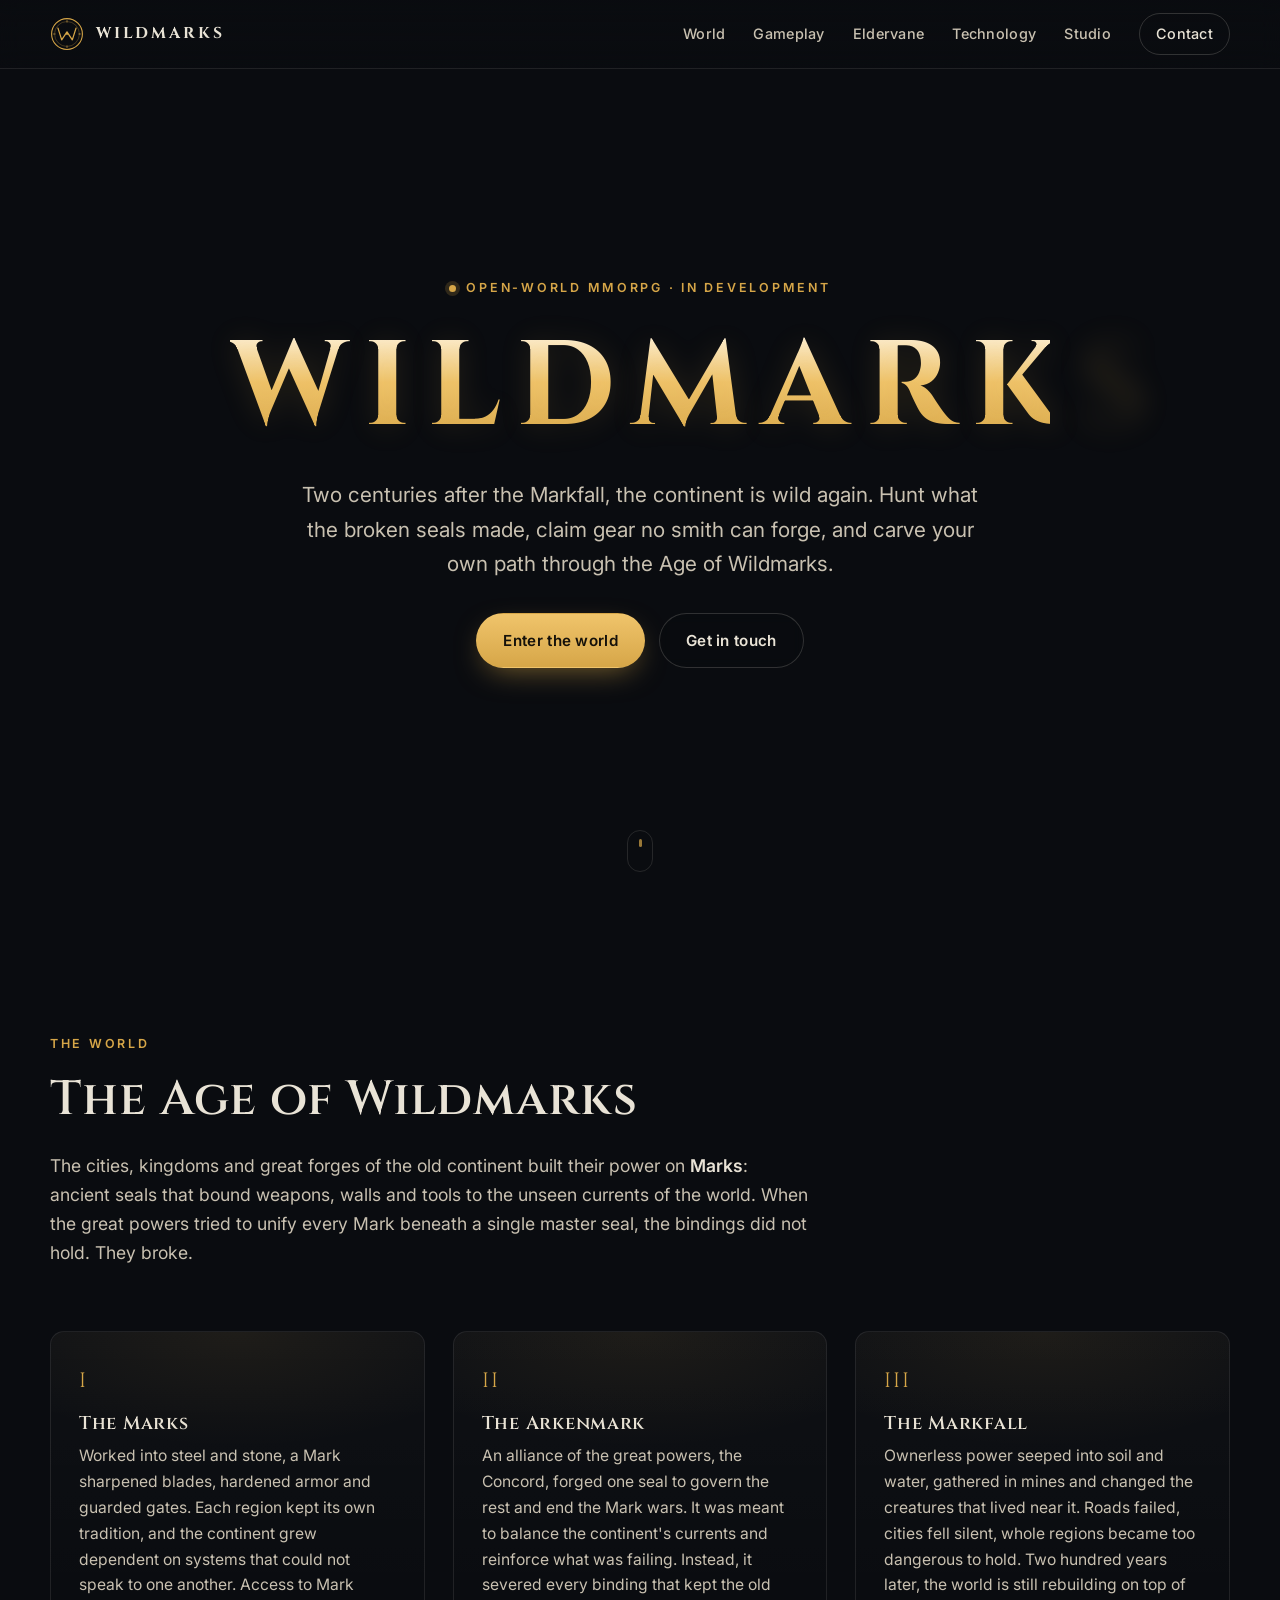
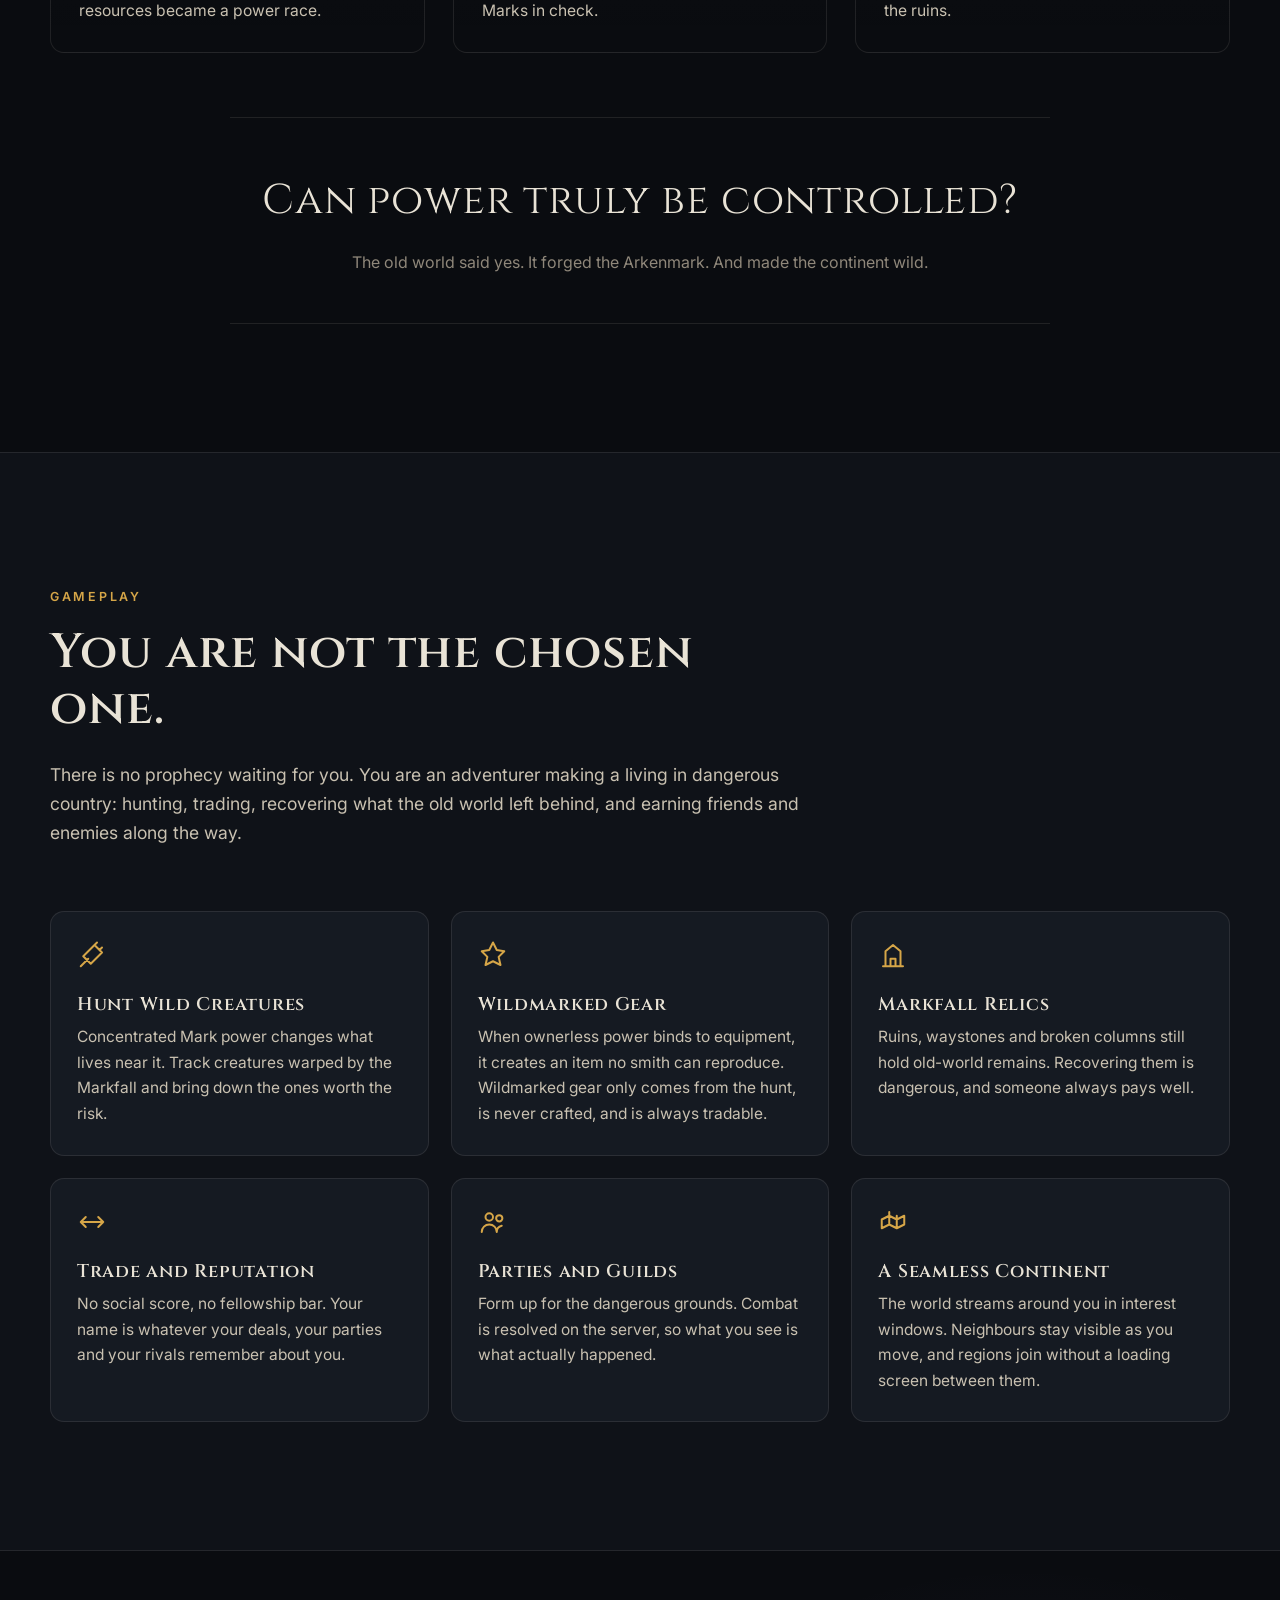
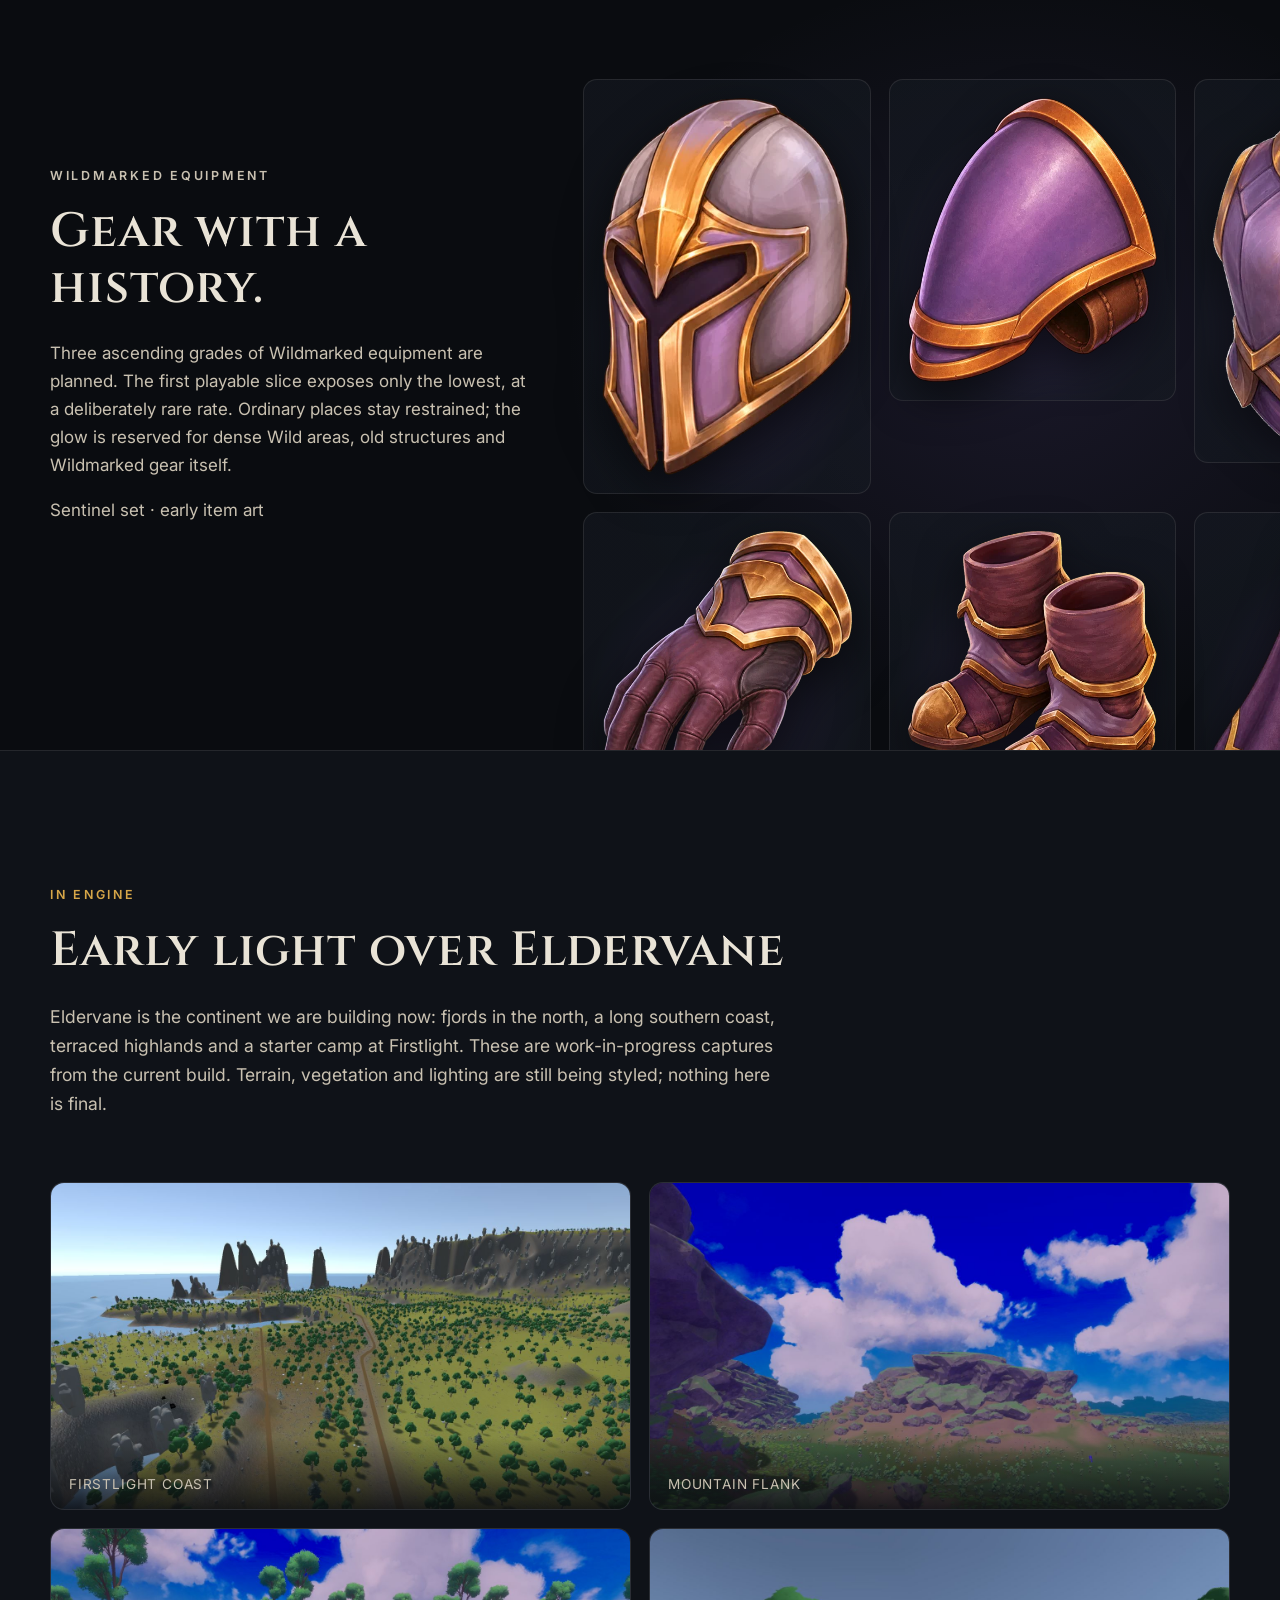
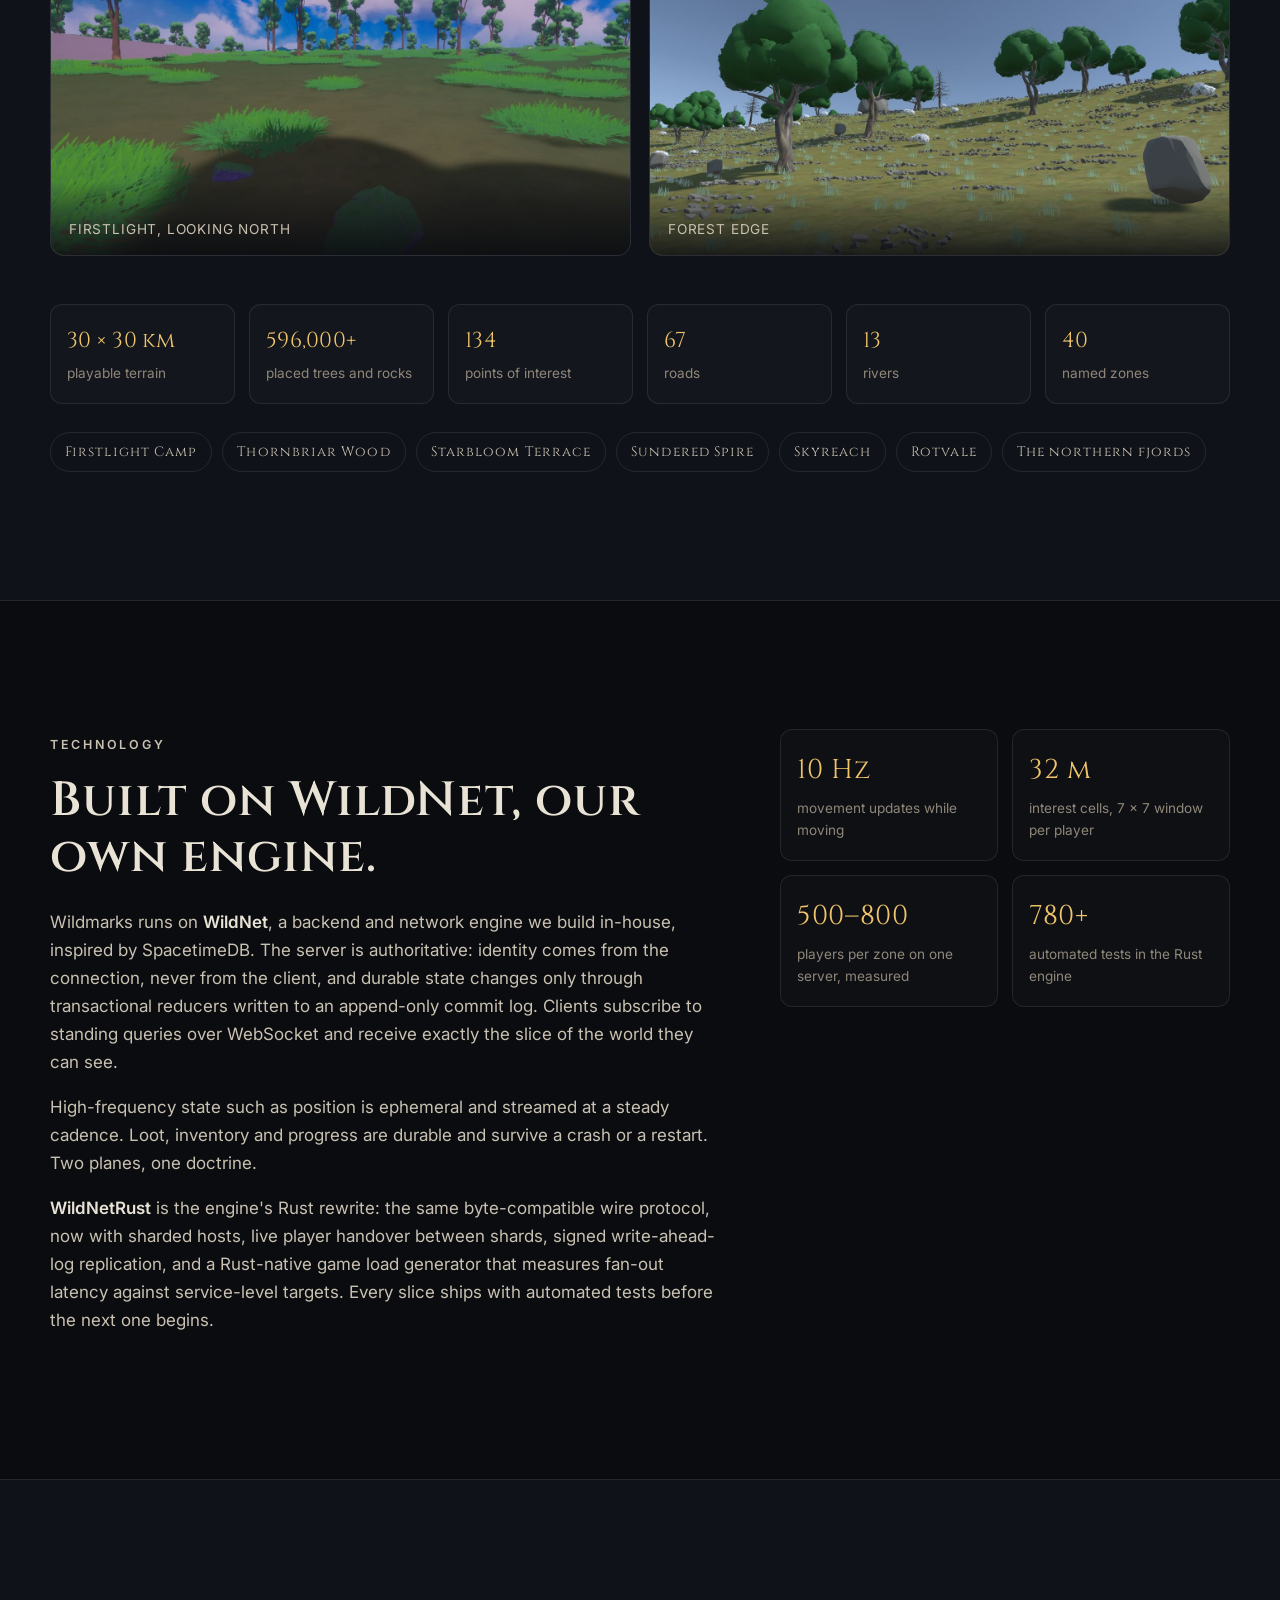
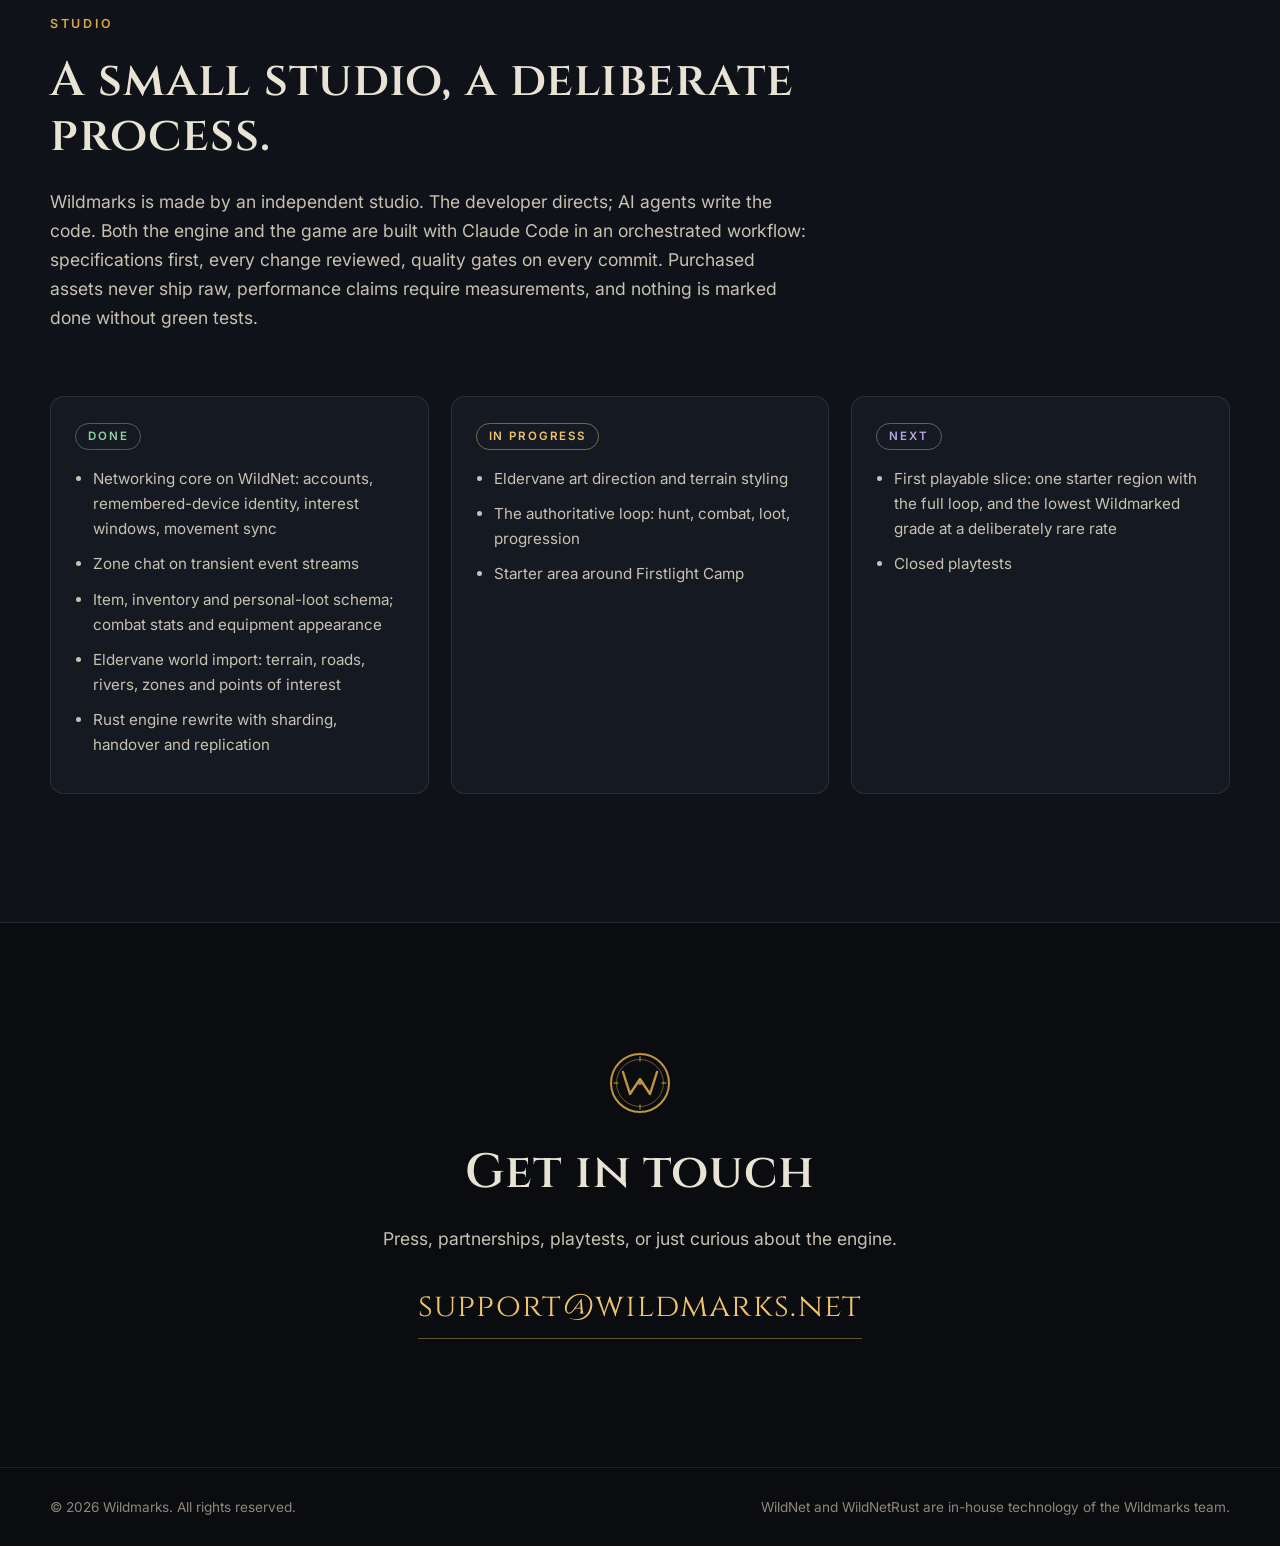
==== index.html @ 03ceb446 "Wildmarks site: initial single-page launch Co-Authored-By: Claude Fable 5.1 <noreply@anthropic.com>" ====
<!doctype html>
<html lang="en">
<head>
  <meta charset="utf-8">
  <meta name="viewport" content="width=device-width, initial-scale=1">
  <title>Wildmarks — An open-world MMORPG in the Age of Wildmarks</title>
  <meta name="description" content="Wildmarks is an open-world MMORPG set two centuries after the Markfall. Hunt Wild Creatures, claim gear no smith can forge, and carve your own path. Built on WildNet, our own server-authoritative engine.">
  <meta name="theme-color" content="#0a0c10">
  <link rel="canonical" href="https://wildmarks.net/">
  <link rel="icon" type="image/svg+xml" href="/favicon.svg">

  <meta property="og:type" content="website">
  <meta property="og:site_name" content="Wildmarks">
  <meta property="og:title" content="Wildmarks — An open-world MMORPG">
  <meta property="og:description" content="Two centuries after the Markfall, the continent is wild again. Hunt, trade, and claim gear no smith can forge.">
  <meta property="og:url" content="https://wildmarks.net/">
  <meta property="og:image" content="https://wildmarks.net/assets/img/og.jpg">
  <meta name="twitter:card" content="summary_large_image">
  <meta name="twitter:title" content="Wildmarks — An open-world MMORPG">
  <meta name="twitter:description" content="Two centuries after the Markfall, the continent is wild again.">
  <meta name="twitter:image" content="https://wildmarks.net/assets/img/og.jpg">

  <link rel="preconnect" href="https://fonts.googleapis.com">
  <link rel="preconnect" href="https://fonts.gstatic.com" crossorigin>
  <link href="https://fonts.googleapis.com/css2?family=Cinzel:wght@500;600;700&family=Inter:wght@400;500;600&display=swap" rel="stylesheet">
  <link rel="stylesheet" href="/assets/css/site.css">
</head>
<body>

<a class="skip" href="#world">Skip to content</a>

<header class="nav" id="top">
  <div class="wrap nav-row">
    <a class="brand" href="#top" aria-label="Wildmarks home">
      <svg class="seal" viewBox="0 0 64 64" aria-hidden="true"><use href="#seal"/></svg>
      <span class="wordmark">Wildmarks</span>
    </a>
    <button class="nav-toggle" aria-expanded="false" aria-controls="menu" aria-label="Open menu">
      <span></span><span></span><span></span>
    </button>
    <nav id="menu" class="menu">
      <a href="#world">World</a>
      <a href="#gameplay">Gameplay</a>
      <a href="#eldervane">Eldervane</a>
      <a href="#technology">Technology</a>
      <a href="#studio">Studio</a>
      <a class="menu-cta" href="mailto:support@wildmarks.net">Contact</a>
    </nav>
  </div>
</header>

<main>

  <!-- HERO -->
  <section class="hero">
    <picture class="hero-bg" aria-hidden="true">
      <source media="(max-width: 700px)" srcset="/assets/img/hero-m.jpg">
      <img src="/assets/img/hero.jpg" alt="" fetchpriority="high" decoding="async">
    </picture>
    <div class="hero-veil"></div>
    <div class="wrap hero-content">
      <p class="eyebrow"><span class="dot"></span>Open-world MMORPG · In development</p>
      <h1 class="title">Wildmarks</h1>
      <p class="lede">Two centuries after the Markfall, the continent is wild again. Hunt what the broken seals made, claim gear no smith can forge, and carve your own path through the Age&nbsp;of&nbsp;Wildmarks.</p>
      <div class="actions">
        <a class="btn btn-primary" href="#world">Enter the world</a>
        <a class="btn btn-ghost" href="mailto:support@wildmarks.net">Get in touch</a>
      </div>
    </div>
    <a class="scroll-hint" href="#world" aria-label="Scroll down"><span></span></a>
  </section>

  <!-- WORLD / LORE -->
  <section class="section" id="world">
    <div class="wrap">
      <header class="section-head reveal">
        <p class="eyebrow">The World</p>
        <h2>The Age of Wildmarks</h2>
        <p class="intro">The cities, kingdoms and great forges of the old continent built their power on <strong>Marks</strong>: ancient seals that bound weapons, walls and tools to the unseen currents of the world. When the great powers tried to unify every Mark beneath a single master seal, the bindings did not hold. They broke.</p>
      </header>

      <ol class="chapters">
        <li class="chapter reveal">
          <span class="chapter-num">I</span>
          <h3>The Marks</h3>
          <p>Worked into steel and stone, a Mark sharpened blades, hardened armor and guarded gates. Each region kept its own tradition, and the continent grew dependent on systems that could not speak to one another. Access to Mark resources became a power race.</p>
        </li>
        <li class="chapter reveal">
          <span class="chapter-num">II</span>
          <h3>The Arkenmark</h3>
          <p>An alliance of the great powers, the Concord, forged one seal to govern the rest and end the Mark wars. It was meant to balance the continent's currents and reinforce what was failing. Instead, it severed every binding that kept the old Marks in check.</p>
        </li>
        <li class="chapter reveal">
          <span class="chapter-num">III</span>
          <h3>The Markfall</h3>
          <p>Ownerless power seeped into soil and water, gathered in mines and changed the creatures that lived near it. Roads failed, cities fell silent, whole regions became too dangerous to hold. Two hundred years later, the world is still rebuilding on top of the ruins.</p>
        </li>
      </ol>

      <blockquote class="quote reveal">
        <p>Can power truly be controlled?</p>
        <footer>The old world said yes. It forged the Arkenmark. And made the continent wild.</footer>
      </blockquote>
    </div>
  </section>

  <!-- GAMEPLAY -->
  <section class="section section-alt" id="gameplay">
    <div class="wrap">
      <header class="section-head reveal">
        <p class="eyebrow">Gameplay</p>
        <h2>You are not the chosen one.</h2>
        <p class="intro">There is no prophecy waiting for you. You are an adventurer making a living in dangerous country: hunting, trading, recovering what the old world left behind, and earning friends and enemies along the way.</p>
      </header>

      <div class="pillars">
        <article class="pillar reveal">
          <svg class="icon" viewBox="0 0 24 24" aria-hidden="true"><path d="M3 21l6-6M14 4l6 6-9 9-6-6 9-9zM14 4l2-2M18 8l2-2"/></svg>
          <h3>Hunt Wild Creatures</h3>
          <p>Concentrated Mark power changes what lives near it. Track creatures warped by the Markfall and bring down the ones worth the risk.</p>
        </article>
        <article class="pillar reveal">
          <svg class="icon" viewBox="0 0 24 24" aria-hidden="true"><path d="M12 2l3 6 6 1-4.5 4.5L18 20l-6-3-6 3 1.5-6.5L3 9l6-1z"/></svg>
          <h3>Wildmarked Gear</h3>
          <p>When ownerless power binds to equipment, it creates an item no smith can reproduce. Wildmarked gear only comes from the hunt, is never crafted, and is always tradable.</p>
        </article>
        <article class="pillar reveal">
          <svg class="icon" viewBox="0 0 24 24" aria-hidden="true"><path d="M4 21h16M6 21V9l6-5 6 5v12M10 21v-6h4v6"/></svg>
          <h3>Markfall Relics</h3>
          <p>Ruins, waystones and broken columns still hold old-world remains. Recovering them is dangerous, and someone always pays well.</p>
        </article>
        <article class="pillar reveal">
          <svg class="icon" viewBox="0 0 24 24" aria-hidden="true"><path d="M3 12h18M3 12l4-4M3 12l4 4M21 12l-4-4M21 12l-4 4"/></svg>
          <h3>Trade and Reputation</h3>
          <p>No social score, no fellowship bar. Your name is whatever your deals, your parties and your rivals remember about you.</p>
        </article>
        <article class="pillar reveal">
          <svg class="icon" viewBox="0 0 24 24" aria-hidden="true"><circle cx="9" cy="8" r="3"/><circle cx="17" cy="9" r="2.5"/><path d="M3 20c0-3.5 2.7-6 6-6s6 2.5 6 6M15 20c0-2.5 1.5-4.5 4-5"/></svg>
          <h3>Parties and Guilds</h3>
          <p>Form up for the dangerous grounds. Combat is resolved on the server, so what you see is what actually happened.</p>
        </article>
        <article class="pillar reveal">
          <svg class="icon" viewBox="0 0 24 24" aria-hidden="true"><path d="M3 17l6-3 6 3 6-3V7l-6 3-6-3-6 3zM9 4v10M15 7v10"/></svg>
          <h3>A Seamless Continent</h3>
          <p>The world streams around you in interest windows. Neighbours stay visible as you move, and regions join without a loading screen between them.</p>
        </article>
      </div>
    </div>
  </section>

  <!-- GEAR FEATURE -->
  <section class="section gear">
    <div class="wrap gear-grid">
      <div class="gear-copy reveal">
        <p class="eyebrow">Wildmarked Equipment</p>
        <h2>Gear with a history.</h2>
        <p>Three ascending grades of Wildmarked equipment are planned. The first playable slice exposes only the lowest, at a deliberately rare rate. Ordinary places stay restrained; the glow is reserved for dense Wild areas, old structures and Wildmarked gear itself.</p>
        <p class="muted">Sentinel set · early item art</p>
      </div>
      <ul class="gear-row reveal" aria-label="Sentinel armor set">
        <li><img src="/assets/img/gear-head.webp" alt="Sentinel helm" loading="lazy" decoding="async"></li>
        <li><img src="/assets/img/gear-shoulder.webp" alt="Sentinel pauldron" loading="lazy" decoding="async"></li>
        <li><img src="/assets/img/gear-chest.webp" alt="Sentinel chestplate" loading="lazy" decoding="async"></li>
        <li><img src="/assets/img/gear-hands.webp" alt="Sentinel gauntlets" loading="lazy" decoding="async"></li>
        <li><img src="/assets/img/gear-feet.webp" alt="Sentinel boots" loading="lazy" decoding="async"></li>
        <li><img src="/assets/img/gear-back.webp" alt="Sentinel cloak" loading="lazy" decoding="async"></li>
      </ul>
    </div>
  </section>

  <!-- ELDERVANE / GALLERY -->
  <section class="section section-alt" id="eldervane">
    <div class="wrap">
      <header class="section-head reveal">
        <p class="eyebrow">In Engine</p>
        <h2>Early light over Eldervane</h2>
        <p class="intro">Eldervane is the continent we are building now: fjords in the north, a long southern coast, terraced highlands and a starter camp at Firstlight. These are work-in-progress captures from the current build. Terrain, vegetation and lighting are still being styled; nothing here is final.</p>
      </header>

      <div class="gallery">
        <figure class="reveal">
          <img src="/assets/img/g-firstlight-wide.jpg" alt="Wide view over the Firstlight coast with roads leading toward sea stacks" loading="lazy" decoding="async">
          <figcaption>Firstlight coast</figcaption>
        </figure>
        <figure class="reveal">
          <img src="/assets/img/g-mountain-flank.jpg" alt="Stacked rock formations on a mountain flank beneath cumulus clouds" loading="lazy" decoding="async">
          <figcaption>Mountain flank</figcaption>
        </figure>
        <figure class="reveal">
          <img src="/assets/img/g-firstlight-north.jpg" alt="Meadow and tree line north of Firstlight Camp" loading="lazy" decoding="async">
          <figcaption>Firstlight, looking north</figcaption>
        </figure>
        <figure class="reveal">
          <img src="/assets/img/g-forest.jpg" alt="Close view of oaks and scattered stone on a grassy slope" loading="lazy" decoding="async">
          <figcaption>Forest edge</figcaption>
        </figure>
      </div>

      <dl class="stats reveal" aria-label="World at a glance">
        <div><dt>30 × 30 km</dt><dd>playable terrain</dd></div>
        <div><dt>596,000+</dt><dd>placed trees and rocks</dd></div>
        <div><dt>134</dt><dd>points of interest</dd></div>
        <div><dt>67</dt><dd>roads</dd></div>
        <div><dt>13</dt><dd>rivers</dd></div>
        <div><dt>40</dt><dd>named zones</dd></div>
      </dl>

      <p class="places reveal"><span>Firstlight Camp</span><span>Thornbriar Wood</span><span>Starbloom Terrace</span><span>Sundered Spire</span><span>Skyreach</span><span>Rotvale</span><span>The northern fjords</span></p>
    </div>
  </section>

  <!-- TECHNOLOGY -->
  <section class="section" id="technology">
    <div class="wrap tech-grid">
      <div class="tech-copy reveal">
        <p class="eyebrow">Technology</p>
        <h2>Built on WildNet, our own engine.</h2>
        <p>Wildmarks runs on <strong>WildNet</strong>, a backend and network engine we build in-house, inspired by SpacetimeDB. The server is authoritative: identity comes from the connection, never from the client, and durable state changes only through transactional reducers written to an append-only commit log. Clients subscribe to standing queries over WebSocket and receive exactly the slice of the world they can see.</p>
        <p>High-frequency state such as position is ephemeral and streamed at a steady cadence. Loot, inventory and progress are durable and survive a crash or a restart. Two planes, one doctrine.</p>
        <p><strong>WildNetRust</strong> is the engine's Rust rewrite: the same byte-compatible wire protocol, now with sharded hosts, live player handover between shards, signed write-ahead-log replication, and a Rust-native game load generator that measures fan-out latency against service-level targets. Every slice ships with automated tests before the next one begins.</p>
      </div>
      <dl class="tech-stats reveal">
        <div><dt>10 Hz</dt><dd>movement updates while moving</dd></div>
        <div><dt>32 m</dt><dd>interest cells, 7 × 7 window per player</dd></div>
        <div><dt>500–800</dt><dd>players per zone on one server, measured</dd></div>
        <div><dt>780+</dt><dd>automated tests in the Rust engine</dd></div>
      </dl>
    </div>
  </section>

  <!-- STUDIO -->
  <section class="section section-alt" id="studio">
    <div class="wrap studio">
      <header class="section-head reveal">
        <p class="eyebrow">Studio</p>
        <h2>A small studio, a deliberate process.</h2>
        <p class="intro">Wildmarks is made by an independent studio. The developer directs; AI agents write the code. Both the engine and the game are built with Claude Code in an orchestrated workflow: specifications first, every change reviewed, quality gates on every commit. Purchased assets never ship raw, performance claims require measurements, and nothing is marked done without green tests.</p>
      </header>

      <div class="roadmap">
        <div class="road-col reveal">
          <h3><span class="tag tag-done">Done</span></h3>
          <ul>
            <li>Networking core on WildNet: accounts, remembered-device identity, interest windows, movement sync</li>
            <li>Zone chat on transient event streams</li>
            <li>Item, inventory and personal-loot schema; combat stats and equipment appearance</li>
            <li>Eldervane world import: terrain, roads, rivers, zones and points of interest</li>
            <li>Rust engine rewrite with sharding, handover and replication</li>
          </ul>
        </div>
        <div class="road-col reveal">
          <h3><span class="tag tag-now">In progress</span></h3>
          <ul>
            <li>Eldervane art direction and terrain styling</li>
            <li>The authoritative loop: hunt, combat, loot, progression</li>
            <li>Starter area around Firstlight Camp</li>
          </ul>
        </div>
        <div class="road-col reveal">
          <h3><span class="tag tag-next">Next</span></h3>
          <ul>
            <li>First playable slice: one starter region with the full loop, and the lowest Wildmarked grade at a deliberately rare rate</li>
            <li>Closed playtests</li>
          </ul>
        </div>
      </div>
    </div>
  </section>

  <!-- CONTACT -->
  <section class="section contact" id="contact">
    <div class="wrap reveal">
      <svg class="seal seal-lg" viewBox="0 0 64 64" aria-hidden="true"><use href="#seal"/></svg>
      <h2>Get in touch</h2>
      <p class="intro">Press, partnerships, playtests, or just curious about the engine.</p>
      <a class="mail" href="mailto:support@wildmarks.net">support@wildmarks.net</a>
    </div>
  </section>

</main>

<footer class="footer">
  <div class="wrap footer-row">
    <p>© 2026 Wildmarks. All rights reserved.</p>
    <p class="muted">WildNet and WildNetRust are in-house technology of the Wildmarks team.</p>
  </div>
</footer>

<!-- Seal symbol, referenced by <use> -->
<svg width="0" height="0" style="position:absolute" aria-hidden="true">
  <symbol id="seal" viewBox="0 0 64 64" fill="none" stroke="currentColor" stroke-linecap="round" stroke-linejoin="round">
    <circle cx="32" cy="32" r="29" stroke-width="2"/>
    <circle cx="32" cy="32" r="23.5" stroke-width="1" opacity=".55"/>
    <path d="M15 21l7 22 10-15 10 15 7-22" stroke-width="2.4"/>
    <path d="M32 6v4M32 54v4M6 32h4M54 32h4" stroke-width="1.5" opacity=".7"/>
    <circle cx="32" cy="32" r="2" fill="currentColor" stroke="none" opacity=".9"/>
  </symbol>
</svg>

<script src="/assets/js/site.js" defer></script>
</body>
</html>
---- assets/css/site.css ----
/* Wildmarks — site styles */

:root {
  --bg: #0a0c10;
  --bg-2: #0f1218;
  --bg-3: #151a22;
  --ink: #e9e3d6;
  --ink-2: #c9c1b1;
  --muted: #8f877a;
  --line: rgba(233, 227, 214, 0.1);
  --line-2: rgba(233, 227, 214, 0.18);
  --gold: #d6a648;
  --gold-2: #f0c46b;
  --ember: #c4703a;
  --wild: #8a6bd6;
  --shadow: 0 30px 60px -30px rgba(0, 0, 0, 0.8);
  --radius: 14px;
  --wrap: 1180px;
  --font-display: "Cinzel", "Times New Roman", serif;
  --font-body: "Inter", system-ui, -apple-system, "Segoe UI", sans-serif;
}

*, *::before, *::after { box-sizing: border-box; }

html { scroll-behavior: smooth; -webkit-text-size-adjust: 100%; }

body {
  margin: 0;
  background: var(--bg);
  color: var(--ink);
  font-family: var(--font-body);
  font-size: 17px;
  line-height: 1.65;
  -webkit-font-smoothing: antialiased;
  overflow-x: hidden;
}

img { max-width: 100%; height: auto; display: block; }
a { color: inherit; text-decoration: none; }
p { margin: 0 0 1em; }
h1, h2, h3 { font-family: var(--font-display); font-weight: 600; letter-spacing: 0.02em; margin: 0 0 0.5em; line-height: 1.15; }
h2 { font-size: clamp(1.8rem, 1.2rem + 2.4vw, 3rem); }
h3 { font-size: 1.15rem; letter-spacing: 0.04em; }
strong { color: var(--ink); font-weight: 600; }

.wrap { width: min(var(--wrap), 100% - 32px); margin-inline: auto; }
.muted { color: var(--muted); }

.skip {
  position: absolute; left: -999px; top: 8px; background: var(--gold); color: #000; padding: 8px 12px; border-radius: 6px; z-index: 100;
}
.skip:focus { left: 8px; }

/* ---------- Eyebrow / labels ---------- */
.eyebrow {
  display: inline-flex; align-items: center; gap: 10px;
  font-size: 0.78rem; font-weight: 600; letter-spacing: 0.22em; text-transform: uppercase;
  color: var(--gold); margin-bottom: 1.1rem;
}
.eyebrow .dot {
  width: 7px; height: 7px; border-radius: 50%; background: var(--gold);
  box-shadow: 0 0 0 4px rgba(214, 166, 72, 0.18);
  animation: pulse 2.6s ease-in-out infinite;
}
@keyframes pulse { 0%, 100% { box-shadow: 0 0 0 4px rgba(214,166,72,.18); } 50% { box-shadow: 0 0 0 8px rgba(214,166,72,.06); } }

/* ---------- Nav ---------- */
.nav {
  position: fixed; inset: 0 0 auto 0; z-index: 50;
  background: linear-gradient(to bottom, rgba(10,12,16,.85), rgba(10,12,16,.55));
  backdrop-filter: blur(10px); -webkit-backdrop-filter: blur(10px);
  border-bottom: 1px solid var(--line);
}
.nav-row { display: flex; align-items: center; justify-content: space-between; height: 68px; }
.brand { display: flex; align-items: center; gap: 12px; color: var(--ink); }
.seal { width: 34px; height: 34px; color: var(--gold); flex: none; }
.wordmark { font-family: var(--font-display); font-weight: 700; letter-spacing: 0.18em; text-transform: uppercase; font-size: 0.98rem; }
.menu { display: flex; align-items: center; gap: 28px; }
.menu a { font-size: 0.9rem; font-weight: 500; color: var(--ink-2); letter-spacing: 0.02em; transition: color .2s; }
.menu a:hover { color: var(--gold-2); }
.menu-cta {
  padding: 8px 16px; border: 1px solid var(--line-2); border-radius: 999px; color: var(--ink) !important;
}
.menu-cta:hover { border-color: var(--gold); }

.nav-toggle {
  display: none; background: none; border: 0; padding: 10px; cursor: pointer;
  flex-direction: column; gap: 5px;
}
.nav-toggle span { display: block; width: 22px; height: 2px; background: var(--ink); transition: transform .25s, opacity .25s; }
.nav-toggle[aria-expanded="true"] span:nth-child(1) { transform: translateY(7px) rotate(45deg); }
.nav-toggle[aria-expanded="true"] span:nth-child(2) { opacity: 0; }
.nav-toggle[aria-expanded="true"] span:nth-child(3) { transform: translateY(-7px) rotate(-45deg); }

/* ---------- Hero ---------- */
.hero {
  position: relative; min-height: 100svh; display: grid; place-items: center;
  padding: 120px 0 80px; isolation: isolate; overflow: hidden;
}
.hero-bg, .hero-bg img {
  position: absolute; inset: 0; width: 100%; height: 100%; object-fit: cover; z-index: -2;
}
.hero-bg img { transform: scale(1.06); animation: drift 24s ease-in-out infinite alternate; filter: saturate(.9) contrast(1.05); }
@keyframes drift { from { transform: scale(1.06) translate3d(0,0,0);} to { transform: scale(1.12) translate3d(-1.5%, -1%, 0);} }
.hero-veil {
  position: absolute; inset: 0; z-index: -1;
  background:
    radial-gradient(70% 60% at 50% 40%, rgba(10,12,16,.1), rgba(10,12,16,.55) 70%),
    linear-gradient(to bottom, rgba(10,12,16,.55) 0%, rgba(10,12,16,.25) 35%, rgba(10,12,16,.75) 75%, var(--bg) 100%);
}
.hero-content { text-align: center; max-width: 820px; }
.title {
  font-size: clamp(3rem, 1.5rem + 9vw, 7.5rem); font-weight: 700; letter-spacing: 0.14em; text-transform: uppercase;
  margin: 0.1em 0 0.25em; line-height: 1;
  background: linear-gradient(180deg, #fff6e3 0%, var(--gold-2) 45%, var(--gold) 100%);
  -webkit-background-clip: text; background-clip: text; color: transparent;
  text-shadow: 0 2px 30px rgba(214,166,72,.15);
}
.lede { font-size: clamp(1.05rem, 0.95rem + 0.6vw, 1.3rem); color: var(--ink-2); max-width: 680px; margin: 0 auto 2rem; text-wrap: pretty; }
.actions { display: flex; gap: 14px; justify-content: center; flex-wrap: wrap; }

.btn {
  display: inline-flex; align-items: center; justify-content: center; gap: 8px;
  padding: 14px 26px; border-radius: 999px; font-weight: 600; font-size: 0.95rem; letter-spacing: 0.02em;
  border: 1px solid transparent; transition: transform .2s, box-shadow .2s, background .2s, border-color .2s;
}
.btn:hover { transform: translateY(-1px); }
.btn-primary { background: linear-gradient(180deg, var(--gold-2), var(--gold)); color: #15110a; box-shadow: 0 10px 30px -10px rgba(214,166,72,.6); }
.btn-primary:hover { box-shadow: 0 14px 36px -10px rgba(214,166,72,.75); }
.btn-ghost { border-color: var(--line-2); color: var(--ink); background: rgba(10,12,16,.35); backdrop-filter: blur(6px); }
.btn-ghost:hover { border-color: var(--gold); }

.scroll-hint {
  position: absolute; bottom: 28px; left: 50%; transform: translateX(-50%);
  width: 26px; height: 42px; border: 1.5px solid var(--line-2); border-radius: 14px; opacity: .7;
}
.scroll-hint span {
  position: absolute; top: 8px; left: 50%; width: 3px; height: 8px; margin-left: -1.5px; border-radius: 2px; background: var(--gold);
  animation: hint 1.8s ease-in-out infinite;
}
@keyframes hint { 0% { transform: translateY(0); opacity: 1;} 70% { transform: translateY(14px); opacity: 0;} 100% { opacity: 0;} }

/* ---------- Sections ---------- */
.section { padding: clamp(72px, 10vw, 128px) 0; position: relative; }
.section-alt { background: var(--bg-2); border-top: 1px solid var(--line); border-bottom: 1px solid var(--line); }
.section-head { max-width: 760px; margin-bottom: clamp(36px, 5vw, 64px); }
.intro { font-size: 1.1rem; color: var(--ink-2); text-wrap: pretty; }

/* Chapters */
.chapters {
  list-style: none; padding: 0; margin: 0 0 64px;
  display: grid; grid-template-columns: repeat(3, 1fr); gap: 28px;
}
.chapter {
  position: relative; padding: 32px 28px 28px; border: 1px solid var(--line); border-radius: var(--radius);
  background: linear-gradient(180deg, rgba(255,255,255,.025), rgba(255,255,255,0));
}
.chapter::before {
  content: ""; position: absolute; inset: 0; border-radius: inherit; pointer-events: none;
  background: radial-gradient(120% 60% at 50% 0%, rgba(214,166,72,.08), transparent 60%);
}
.chapter-num { font-family: var(--font-display); color: var(--gold); font-size: 1.3rem; letter-spacing: .1em; display: block; margin-bottom: 14px; }
.chapter p { color: var(--ink-2); margin: 0; font-size: 0.98rem; }

.quote {
  margin: 0 auto; max-width: 820px; text-align: center; padding: 48px 24px;
  border-top: 1px solid var(--line); border-bottom: 1px solid var(--line);
}
.quote p { font-family: var(--font-display); font-size: clamp(1.5rem, 1rem + 2.4vw, 2.6rem); color: var(--ink); margin: 0 0 14px; letter-spacing: .02em; }
.quote footer { color: var(--muted); font-size: 1rem; }

/* Pillars */
.pillars { display: grid; grid-template-columns: repeat(3, 1fr); gap: 22px; }
.pillar {
  padding: 28px 26px; border-radius: var(--radius); border: 1px solid var(--line);
  background: var(--bg-3); transition: border-color .25s, transform .25s;
}
.pillar:hover { border-color: rgba(214,166,72,.45); transform: translateY(-3px); }
.pillar .icon { width: 30px; height: 30px; stroke: var(--gold); fill: none; stroke-width: 1.6; stroke-linecap: round; stroke-linejoin: round; margin-bottom: 16px; }
.pillar p { color: var(--ink-2); margin: 0; font-size: 0.97rem; }

/* Gear feature */
.gear { background: radial-gradient(60% 80% at 80% 50%, rgba(138,107,214,.12), transparent 60%), var(--bg); }
.gear-grid { display: grid; grid-template-columns: 1.05fr 1.4fr; gap: 48px; align-items: center; }
.gear-copy p { color: var(--ink-2); }
.gear-row {
  list-style: none; padding: 0; margin: 0;
  display: grid; grid-template-columns: repeat(3, 1fr); gap: 18px;
}
.gear-row li {
  aspect-ratio: 1; display: grid; place-items: center; padding: 18px;
  border-radius: var(--radius); border: 1px solid var(--line);
  background: radial-gradient(70% 70% at 50% 60%, rgba(138,107,214,.18), rgba(21,26,34,.6) 70%);
  transition: border-color .25s, transform .25s;
}
.gear-row li:hover { border-color: rgba(138,107,214,.6); transform: translateY(-3px); }
.gear-row img { max-height: 100%; width: auto; filter: drop-shadow(0 14px 22px rgba(0,0,0,.6)); }

/* Gallery */
.gallery { display: grid; grid-template-columns: repeat(2, 1fr); gap: 18px; margin-bottom: 48px; }
.gallery figure { margin: 0; position: relative; border-radius: var(--radius); overflow: hidden; border: 1px solid var(--line); background: var(--bg-3); }
.gallery img { width: 100%; aspect-ratio: 16/9; object-fit: cover; transition: transform .6s ease; }
.gallery figure:hover img { transform: scale(1.03); }
.gallery figcaption {
  position: absolute; left: 0; right: 0; bottom: 0; padding: 36px 18px 14px;
  font-size: 0.85rem; letter-spacing: .06em; text-transform: uppercase; color: var(--ink-2);
  background: linear-gradient(to top, rgba(10,12,16,.85), transparent);
}

.stats, .tech-stats { display: grid; margin: 0; padding: 0; }
.stats { grid-template-columns: repeat(6, 1fr); gap: 14px; }
.stats div, .tech-stats div { padding: 18px 16px; border: 1px solid var(--line); border-radius: 12px; background: rgba(255,255,255,.02); }
.stats dt, .tech-stats dt { font-family: var(--font-display); font-size: 1.35rem; color: var(--gold-2); letter-spacing: .02em; }
.stats dd, .tech-stats dd { margin: 4px 0 0; color: var(--muted); font-size: 0.85rem; }

.places { display: flex; flex-wrap: wrap; gap: 10px; margin: 28px 0 0; }
.places span {
  font-family: var(--font-display); font-size: 0.85rem; letter-spacing: .08em; color: var(--ink-2);
  padding: 8px 14px; border: 1px solid var(--line); border-radius: 999px;
}

/* Technology */
.tech-grid { display: grid; grid-template-columns: 1.5fr 1fr; gap: 56px; align-items: start; }
.tech-copy p { color: var(--ink-2); }
.tech-stats { grid-template-columns: 1fr 1fr; gap: 14px; position: sticky; top: 96px; }
.tech-stats dt { font-size: 1.7rem; }

/* Studio / roadmap */
.roadmap { display: grid; grid-template-columns: repeat(3, 1fr); gap: 22px; }
.road-col { padding: 26px 24px; border: 1px solid var(--line); border-radius: var(--radius); background: var(--bg-3); }
.road-col h3 { margin-bottom: 16px; }
.road-col ul { margin: 0; padding-left: 18px; color: var(--ink-2); font-size: 0.95rem; }
.road-col li { margin-bottom: 10px; }
.tag { display: inline-block; font-family: var(--font-body); font-size: .72rem; letter-spacing: .16em; text-transform: uppercase; padding: 6px 12px; border-radius: 999px; border: 1px solid; }
.tag-done { color: #8fd3a5; border-color: rgba(143,211,165,.4); }
.tag-now { color: var(--gold-2); border-color: rgba(240,196,107,.45); }
.tag-next { color: #b7a6ea; border-color: rgba(183,166,234,.45); }

/* Contact */
.contact { text-align: center; padding-bottom: clamp(80px, 10vw, 140px); }
.contact .seal-lg { width: 64px; height: 64px; margin: 0 auto 22px; opacity: .9; }
.mail {
  display: inline-block; margin-top: 10px; font-family: var(--font-display); font-size: clamp(1.2rem, 1rem + 1.6vw, 2rem); letter-spacing: .04em;
  color: var(--gold-2); border-bottom: 1px solid rgba(240,196,107,.4); padding-bottom: 4px; transition: border-color .2s, color .2s;
}
.mail:hover { color: #fff; border-color: #fff; }

/* Footer */
.footer { border-top: 1px solid var(--line); padding: 28px 0; font-size: .85rem; color: var(--muted); }
.footer-row { display: flex; justify-content: space-between; gap: 16px; flex-wrap: wrap; }
.footer p { margin: 0; }

/* Reveal on scroll */
.reveal { opacity: 0; transform: translateY(18px); transition: opacity .7s ease, transform .7s ease; }
.reveal.in { opacity: 1; transform: none; }
@media (prefers-reduced-motion: reduce) {
  .reveal { opacity: 1; transform: none; transition: none; }
  .hero-bg img { animation: none; }
  html { scroll-behavior: auto; }
}

/* ---------- Responsive ---------- */
@media (max-width: 1024px) {
  .chapters, .pillars, .roadmap { grid-template-columns: repeat(2, 1fr); }
  .stats { grid-template-columns: repeat(3, 1fr); }
  .tech-grid { grid-template-columns: 1fr; gap: 36px; }
  .tech-stats { position: static; }
  .gear-grid { grid-template-columns: 1fr; gap: 36px; }
}
@media (max-width: 720px) {
  body { font-size: 16px; }
  .nav-toggle { display: flex; }
  .menu {
    position: fixed; top: 68px; left: 0; right: 0; flex-direction: column; align-items: stretch; gap: 0;
    background: rgba(10,12,16,.96); border-bottom: 1px solid var(--line);
    transform: translateY(-8px); opacity: 0; pointer-events: none; transition: opacity .2s, transform .2s;
  }
  .menu.open { opacity: 1; transform: none; pointer-events: auto; }
  .menu a { padding: 16px 20px; border-top: 1px solid var(--line); font-size: 1rem; }
  .menu-cta { border-radius: 0; border: 0; border-top: 1px solid var(--line); color: var(--gold-2) !important; }
  .chapters, .pillars, .roadmap, .gallery { grid-template-columns: 1fr; }
  .stats { grid-template-columns: repeat(2, 1fr); }
  .tech-stats { grid-template-columns: 1fr 1fr; }
  .gear-row { grid-template-columns: repeat(3, 1fr); gap: 10px; }
  .gear-row li { padding: 10px; }
  .hero { padding: 110px 0 90px; }
  .footer-row { flex-direction: column; }
}
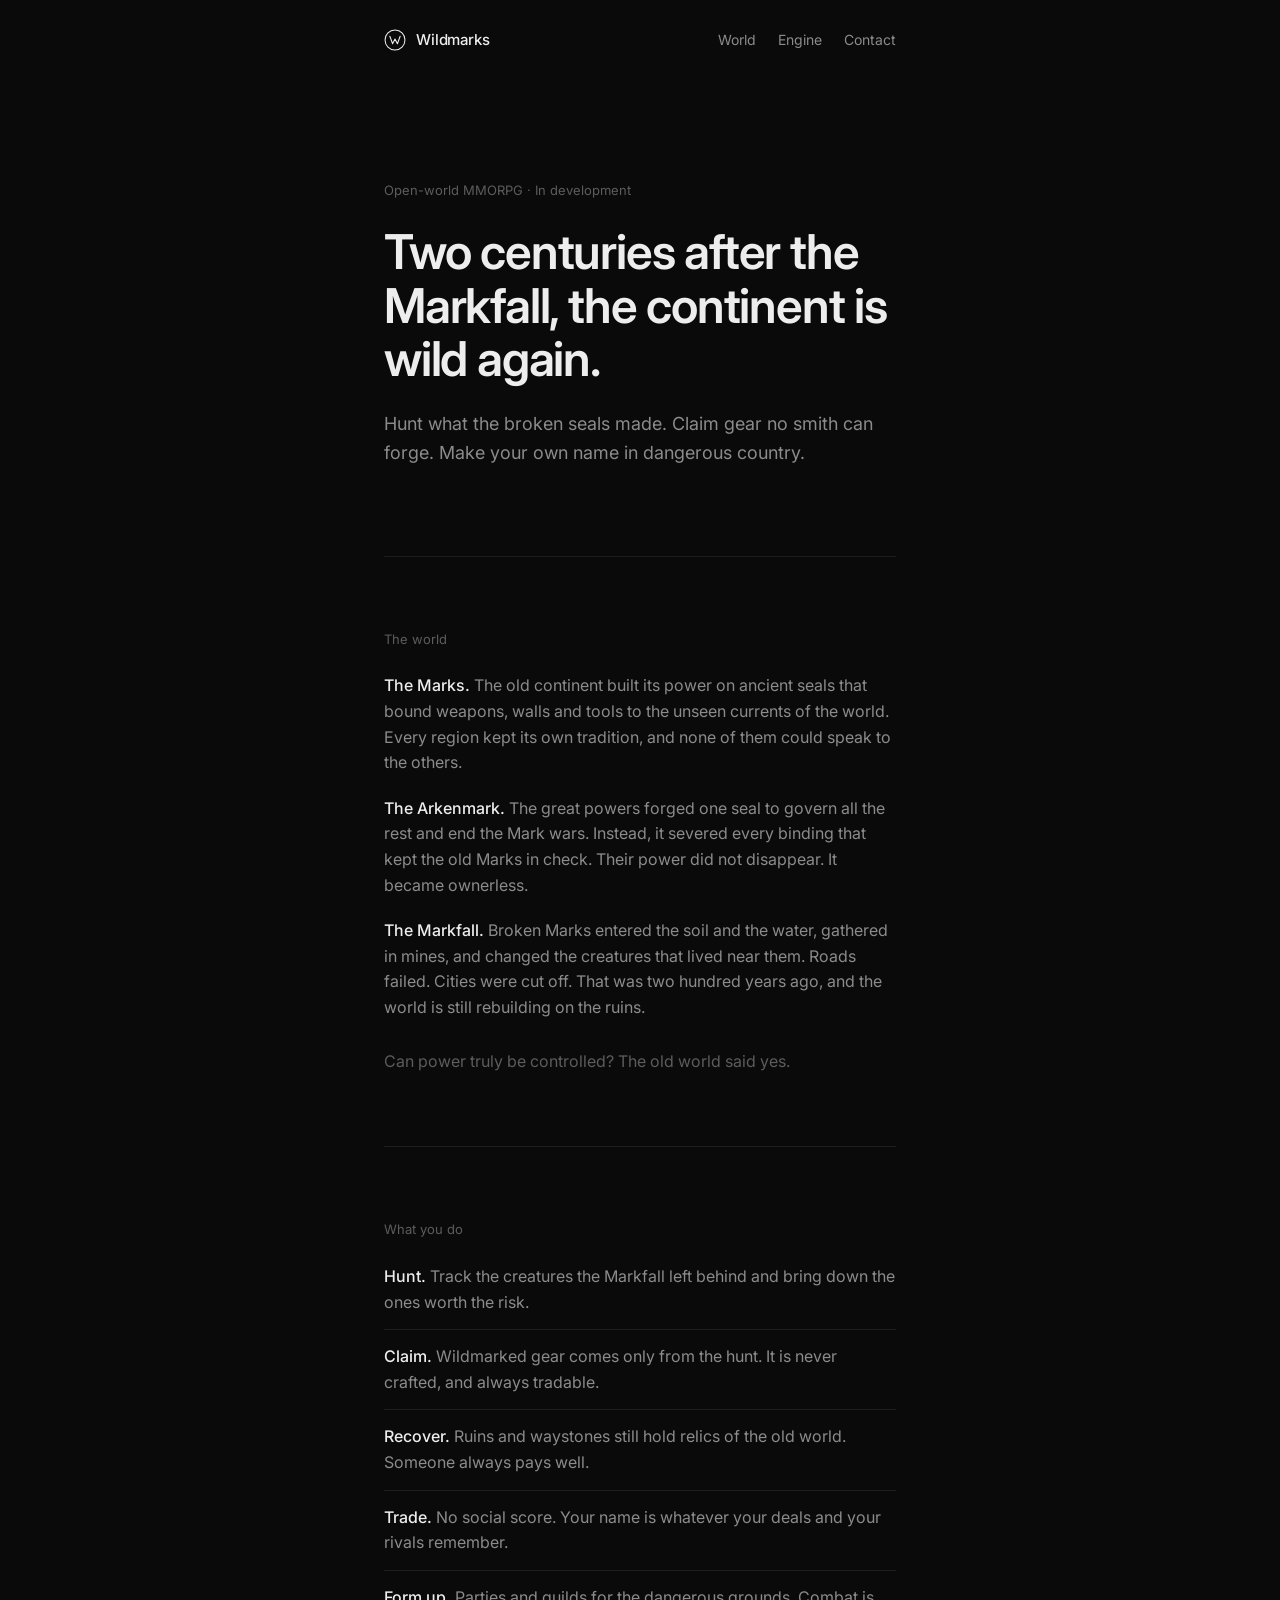
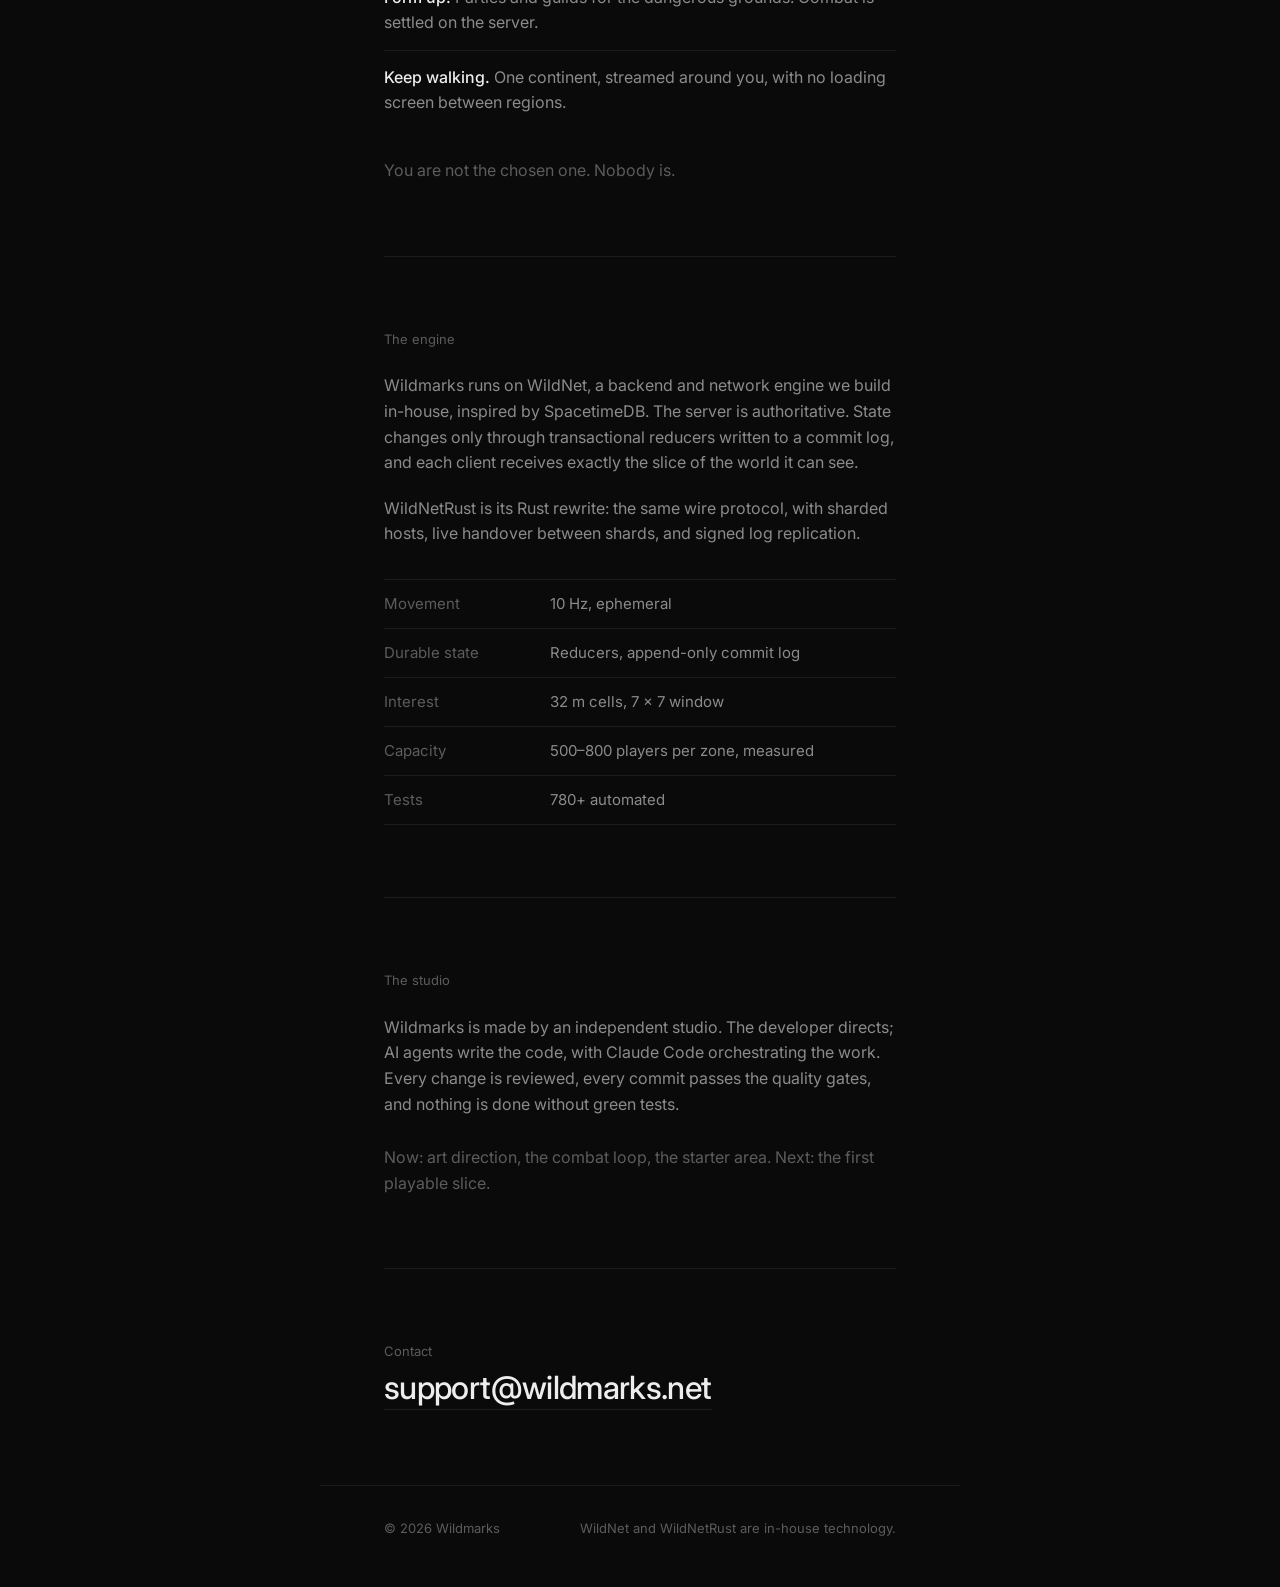
==== commit e4d1d2bf: "Redesign: minimal dark single-column page, no imagery One font, one column, black-white-grey. The se" ====
--- a/index.html
+++ b/index.html
@@ -3,300 +3,98 @@
 <head>
   <meta charset="utf-8">
   <meta name="viewport" content="width=device-width, initial-scale=1">
-  <title>Wildmarks — An open-world MMORPG in the Age of Wildmarks</title>
-  <meta name="description" content="Wildmarks is an open-world MMORPG set two centuries after the Markfall. Hunt Wild Creatures, claim gear no smith can forge, and carve your own path. Built on WildNet, our own server-authoritative engine.">
-  <meta name="theme-color" content="#0a0c10">
+  <title>Wildmarks</title>
+  <meta name="description" content="Wildmarks is an open-world MMORPG set two centuries after the Markfall. Built on WildNet, our own server-authoritative engine.">
+  <meta name="theme-color" content="#0a0a0a">
   <link rel="canonical" href="https://wildmarks.net/">
   <link rel="icon" type="image/svg+xml" href="/favicon.svg">
 
   <meta property="og:type" content="website">
   <meta property="og:site_name" content="Wildmarks">
-  <meta property="og:title" content="Wildmarks — An open-world MMORPG">
-  <meta property="og:description" content="Two centuries after the Markfall, the continent is wild again. Hunt, trade, and claim gear no smith can forge.">
+  <meta property="og:title" content="Wildmarks">
+  <meta property="og:description" content="An open-world MMORPG set two centuries after the Markfall. In development.">
   <meta property="og:url" content="https://wildmarks.net/">
-  <meta property="og:image" content="https://wildmarks.net/assets/img/og.jpg">
+  <meta property="og:image" content="https://wildmarks.net/assets/img/og.png">
   <meta name="twitter:card" content="summary_large_image">
-  <meta name="twitter:title" content="Wildmarks — An open-world MMORPG">
-  <meta name="twitter:description" content="Two centuries after the Markfall, the continent is wild again.">
-  <meta name="twitter:image" content="https://wildmarks.net/assets/img/og.jpg">
 
   <link rel="preconnect" href="https://fonts.googleapis.com">
   <link rel="preconnect" href="https://fonts.gstatic.com" crossorigin>
-  <link href="https://fonts.googleapis.com/css2?family=Cinzel:wght@500;600;700&family=Inter:wght@400;500;600&display=swap" rel="stylesheet">
+  <link href="https://fonts.googleapis.com/css2?family=Inter:wght@400;500;600&display=swap" rel="stylesheet">
   <link rel="stylesheet" href="/assets/css/site.css">
 </head>
 <body>
 
-<a class="skip" href="#world">Skip to content</a>
-
-<header class="nav" id="top">
-  <div class="wrap nav-row">
-    <a class="brand" href="#top" aria-label="Wildmarks home">
-      <svg class="seal" viewBox="0 0 64 64" aria-hidden="true"><use href="#seal"/></svg>
-      <span class="wordmark">Wildmarks</span>
-    </a>
-    <button class="nav-toggle" aria-expanded="false" aria-controls="menu" aria-label="Open menu">
-      <span></span><span></span><span></span>
-    </button>
-    <nav id="menu" class="menu">
-      <a href="#world">World</a>
-      <a href="#gameplay">Gameplay</a>
-      <a href="#eldervane">Eldervane</a>
-      <a href="#technology">Technology</a>
-      <a href="#studio">Studio</a>
-      <a class="menu-cta" href="mailto:support@wildmarks.net">Contact</a>
-    </nav>
-  </div>
+<header class="top">
+  <a class="brand" href="/" aria-label="Wildmarks">
+    <svg viewBox="0 0 32 32" aria-hidden="true"><circle cx="16" cy="16" r="14.5"/><path d="M8.5 10.5l4 11 3.5-7 3.5 7 4-11"/></svg>
+    <span>Wildmarks</span>
+  </a>
+  <nav>
+    <a href="#world">World</a>
+    <a href="#engine">Engine</a>
+    <a href="mailto:support@wildmarks.net">Contact</a>
+  </nav>
 </header>
 
 <main>
 
-  <!-- HERO -->
   <section class="hero">
-    <picture class="hero-bg" aria-hidden="true">
-      <source media="(max-width: 700px)" srcset="/assets/img/hero-m.jpg">
-      <img src="/assets/img/hero.jpg" alt="" fetchpriority="high" decoding="async">
-    </picture>
-    <div class="hero-veil"></div>
-    <div class="wrap hero-content">
-      <p class="eyebrow"><span class="dot"></span>Open-world MMORPG · In development</p>
-      <h1 class="title">Wildmarks</h1>
-      <p class="lede">Two centuries after the Markfall, the continent is wild again. Hunt what the broken seals made, claim gear no smith can forge, and carve your own path through the Age&nbsp;of&nbsp;Wildmarks.</p>
-      <div class="actions">
-        <a class="btn btn-primary" href="#world">Enter the world</a>
-        <a class="btn btn-ghost" href="mailto:support@wildmarks.net">Get in touch</a>
-      </div>
-    </div>
-    <a class="scroll-hint" href="#world" aria-label="Scroll down"><span></span></a>
+    <p class="label">Open-world MMORPG · In development</p>
+    <h1>Two centuries after the Markfall, the continent is wild again.</h1>
+    <p class="sub">Hunt what the broken seals made. Claim gear no smith can forge. Make your own name in dangerous country.</p>
   </section>
 
-  <!-- WORLD / LORE -->
-  <section class="section" id="world">
-    <div class="wrap">
-      <header class="section-head reveal">
-        <p class="eyebrow">The World</p>
-        <h2>The Age of Wildmarks</h2>
-        <p class="intro">The cities, kingdoms and great forges of the old continent built their power on <strong>Marks</strong>: ancient seals that bound weapons, walls and tools to the unseen currents of the world. When the great powers tried to unify every Mark beneath a single master seal, the bindings did not hold. They broke.</p>
-      </header>
-
-      <ol class="chapters">
-        <li class="chapter reveal">
-          <span class="chapter-num">I</span>
-          <h3>The Marks</h3>
-          <p>Worked into steel and stone, a Mark sharpened blades, hardened armor and guarded gates. Each region kept its own tradition, and the continent grew dependent on systems that could not speak to one another. Access to Mark resources became a power race.</p>
-        </li>
-        <li class="chapter reveal">
-          <span class="chapter-num">II</span>
-          <h3>The Arkenmark</h3>
-          <p>An alliance of the great powers, the Concord, forged one seal to govern the rest and end the Mark wars. It was meant to balance the continent's currents and reinforce what was failing. Instead, it severed every binding that kept the old Marks in check.</p>
-        </li>
-        <li class="chapter reveal">
-          <span class="chapter-num">III</span>
-          <h3>The Markfall</h3>
-          <p>Ownerless power seeped into soil and water, gathered in mines and changed the creatures that lived near it. Roads failed, cities fell silent, whole regions became too dangerous to hold. Two hundred years later, the world is still rebuilding on top of the ruins.</p>
-        </li>
-      </ol>
-
-      <blockquote class="quote reveal">
-        <p>Can power truly be controlled?</p>
-        <footer>The old world said yes. It forged the Arkenmark. And made the continent wild.</footer>
-      </blockquote>
-    </div>
+  <section id="world">
+    <p class="label">The world</p>
+    <p><strong>The Marks.</strong> The old continent built its power on ancient seals that bound weapons, walls and tools to the unseen currents of the world. Every region kept its own tradition, and none of them could speak to the others.</p>
+    <p><strong>The Arkenmark.</strong> The great powers forged one seal to govern all the rest and end the Mark wars. Instead, it severed every binding that kept the old Marks in check. Their power did not disappear. It became ownerless.</p>
+    <p><strong>The Markfall.</strong> Broken Marks entered the soil and the water, gathered in mines, and changed the creatures that lived near them. Roads failed. Cities were cut off. That was two hundred years ago, and the world is still rebuilding on the ruins.</p>
+    <p class="quiet">Can power truly be controlled? The old world said yes.</p>
   </section>
 
-  <!-- GAMEPLAY -->
-  <section class="section section-alt" id="gameplay">
-    <div class="wrap">
-      <header class="section-head reveal">
-        <p class="eyebrow">Gameplay</p>
-        <h2>You are not the chosen one.</h2>
-        <p class="intro">There is no prophecy waiting for you. You are an adventurer making a living in dangerous country: hunting, trading, recovering what the old world left behind, and earning friends and enemies along the way.</p>
-      </header>
-
-      <div class="pillars">
-        <article class="pillar reveal">
-          <svg class="icon" viewBox="0 0 24 24" aria-hidden="true"><path d="M3 21l6-6M14 4l6 6-9 9-6-6 9-9zM14 4l2-2M18 8l2-2"/></svg>
-          <h3>Hunt Wild Creatures</h3>
-          <p>Concentrated Mark power changes what lives near it. Track creatures warped by the Markfall and bring down the ones worth the risk.</p>
-        </article>
-        <article class="pillar reveal">
-          <svg class="icon" viewBox="0 0 24 24" aria-hidden="true"><path d="M12 2l3 6 6 1-4.5 4.5L18 20l-6-3-6 3 1.5-6.5L3 9l6-1z"/></svg>
-          <h3>Wildmarked Gear</h3>
-          <p>When ownerless power binds to equipment, it creates an item no smith can reproduce. Wildmarked gear only comes from the hunt, is never crafted, and is always tradable.</p>
-        </article>
-        <article class="pillar reveal">
-          <svg class="icon" viewBox="0 0 24 24" aria-hidden="true"><path d="M4 21h16M6 21V9l6-5 6 5v12M10 21v-6h4v6"/></svg>
-          <h3>Markfall Relics</h3>
-          <p>Ruins, waystones and broken columns still hold old-world remains. Recovering them is dangerous, and someone always pays well.</p>
-        </article>
-        <article class="pillar reveal">
-          <svg class="icon" viewBox="0 0 24 24" aria-hidden="true"><path d="M3 12h18M3 12l4-4M3 12l4 4M21 12l-4-4M21 12l-4 4"/></svg>
-          <h3>Trade and Reputation</h3>
-          <p>No social score, no fellowship bar. Your name is whatever your deals, your parties and your rivals remember about you.</p>
-        </article>
-        <article class="pillar reveal">
-          <svg class="icon" viewBox="0 0 24 24" aria-hidden="true"><circle cx="9" cy="8" r="3"/><circle cx="17" cy="9" r="2.5"/><path d="M3 20c0-3.5 2.7-6 6-6s6 2.5 6 6M15 20c0-2.5 1.5-4.5 4-5"/></svg>
-          <h3>Parties and Guilds</h3>
-          <p>Form up for the dangerous grounds. Combat is resolved on the server, so what you see is what actually happened.</p>
-        </article>
-        <article class="pillar reveal">
-          <svg class="icon" viewBox="0 0 24 24" aria-hidden="true"><path d="M3 17l6-3 6 3 6-3V7l-6 3-6-3-6 3zM9 4v10M15 7v10"/></svg>
-          <h3>A Seamless Continent</h3>
-          <p>The world streams around you in interest windows. Neighbours stay visible as you move, and regions join without a loading screen between them.</p>
-        </article>
-      </div>
-    </div>
+  <section id="play">
+    <p class="label">What you do</p>
+    <ul class="list">
+      <li><strong>Hunt.</strong> Track the creatures the Markfall left behind and bring down the ones worth the risk.</li>
+      <li><strong>Claim.</strong> Wildmarked gear comes only from the hunt. It is never crafted, and always tradable.</li>
+      <li><strong>Recover.</strong> Ruins and waystones still hold relics of the old world. Someone always pays well.</li>
+      <li><strong>Trade.</strong> No social score. Your name is whatever your deals and your rivals remember.</li>
+      <li><strong>Form up.</strong> Parties and guilds for the dangerous grounds. Combat is settled on the server.</li>
+      <li><strong>Keep walking.</strong> One continent, streamed around you, with no loading screen between regions.</li>
+    </ul>
+    <p class="quiet">You are not the chosen one. Nobody is.</p>
   </section>
 
-  <!-- GEAR FEATURE -->
-  <section class="section gear">
-    <div class="wrap gear-grid">
-      <div class="gear-copy reveal">
-        <p class="eyebrow">Wildmarked Equipment</p>
-        <h2>Gear with a history.</h2>
-        <p>Three ascending grades of Wildmarked equipment are planned. The first playable slice exposes only the lowest, at a deliberately rare rate. Ordinary places stay restrained; the glow is reserved for dense Wild areas, old structures and Wildmarked gear itself.</p>
-        <p class="muted">Sentinel set · early item art</p>
-      </div>
-      <ul class="gear-row reveal" aria-label="Sentinel armor set">
-        <li><img src="/assets/img/gear-head.webp" alt="Sentinel helm" loading="lazy" decoding="async"></li>
-        <li><img src="/assets/img/gear-shoulder.webp" alt="Sentinel pauldron" loading="lazy" decoding="async"></li>
-        <li><img src="/assets/img/gear-chest.webp" alt="Sentinel chestplate" loading="lazy" decoding="async"></li>
-        <li><img src="/assets/img/gear-hands.webp" alt="Sentinel gauntlets" loading="lazy" decoding="async"></li>
-        <li><img src="/assets/img/gear-feet.webp" alt="Sentinel boots" loading="lazy" decoding="async"></li>
-        <li><img src="/assets/img/gear-back.webp" alt="Sentinel cloak" loading="lazy" decoding="async"></li>
-      </ul>
-    </div>
+  <section id="engine">
+    <p class="label">The engine</p>
+    <p>Wildmarks runs on WildNet, a backend and network engine we build in-house, inspired by SpacetimeDB. The server is authoritative. State changes only through transactional reducers written to a commit log, and each client receives exactly the slice of the world it can see.</p>
+    <p>WildNetRust is its Rust rewrite: the same wire protocol, with sharded hosts, live handover between shards, and signed log replication.</p>
+    <dl class="facts">
+      <div><dt>Movement</dt><dd>10 Hz, ephemeral</dd></div>
+      <div><dt>Durable state</dt><dd>Reducers, append-only commit log</dd></div>
+      <div><dt>Interest</dt><dd>32 m cells, 7 × 7 window</dd></div>
+      <div><dt>Capacity</dt><dd>500–800 players per zone, measured</dd></div>
+      <div><dt>Tests</dt><dd>780+ automated</dd></div>
+    </dl>
   </section>
 
-  <!-- ELDERVANE / GALLERY -->
-  <section class="section section-alt" id="eldervane">
-    <div class="wrap">
-      <header class="section-head reveal">
-        <p class="eyebrow">In Engine</p>
-        <h2>Early light over Eldervane</h2>
-        <p class="intro">Eldervane is the continent we are building now: fjords in the north, a long southern coast, terraced highlands and a starter camp at Firstlight. These are work-in-progress captures from the current build. Terrain, vegetation and lighting are still being styled; nothing here is final.</p>
-      </header>
-
-      <div class="gallery">
-        <figure class="reveal">
-          <img src="/assets/img/g-firstlight-wide.jpg" alt="Wide view over the Firstlight coast with roads leading toward sea stacks" loading="lazy" decoding="async">
-          <figcaption>Firstlight coast</figcaption>
-        </figure>
-        <figure class="reveal">
-          <img src="/assets/img/g-mountain-flank.jpg" alt="Stacked rock formations on a mountain flank beneath cumulus clouds" loading="lazy" decoding="async">
-          <figcaption>Mountain flank</figcaption>
-        </figure>
-        <figure class="reveal">
-          <img src="/assets/img/g-firstlight-north.jpg" alt="Meadow and tree line north of Firstlight Camp" loading="lazy" decoding="async">
-          <figcaption>Firstlight, looking north</figcaption>
-        </figure>
-        <figure class="reveal">
-          <img src="/assets/img/g-forest.jpg" alt="Close view of oaks and scattered stone on a grassy slope" loading="lazy" decoding="async">
-          <figcaption>Forest edge</figcaption>
-        </figure>
-      </div>
-
-      <dl class="stats reveal" aria-label="World at a glance">
-        <div><dt>30 × 30 km</dt><dd>playable terrain</dd></div>
-        <div><dt>596,000+</dt><dd>placed trees and rocks</dd></div>
-        <div><dt>134</dt><dd>points of interest</dd></div>
-        <div><dt>67</dt><dd>roads</dd></div>
-        <div><dt>13</dt><dd>rivers</dd></div>
-        <div><dt>40</dt><dd>named zones</dd></div>
-      </dl>
-
-      <p class="places reveal"><span>Firstlight Camp</span><span>Thornbriar Wood</span><span>Starbloom Terrace</span><span>Sundered Spire</span><span>Skyreach</span><span>Rotvale</span><span>The northern fjords</span></p>
-    </div>
+  <section id="studio">
+    <p class="label">The studio</p>
+    <p>Wildmarks is made by an independent studio. The developer directs; AI agents write the code, with Claude Code orchestrating the work. Every change is reviewed, every commit passes the quality gates, and nothing is done without green tests.</p>
+    <p class="quiet">Now: art direction, the combat loop, the starter area. Next: the first playable slice.</p>
   </section>
 
-  <!-- TECHNOLOGY -->
-  <section class="section" id="technology">
-    <div class="wrap tech-grid">
-      <div class="tech-copy reveal">
-        <p class="eyebrow">Technology</p>
-        <h2>Built on WildNet, our own engine.</h2>
-        <p>Wildmarks runs on <strong>WildNet</strong>, a backend and network engine we build in-house, inspired by SpacetimeDB. The server is authoritative: identity comes from the connection, never from the client, and durable state changes only through transactional reducers written to an append-only commit log. Clients subscribe to standing queries over WebSocket and receive exactly the slice of the world they can see.</p>
-        <p>High-frequency state such as position is ephemeral and streamed at a steady cadence. Loot, inventory and progress are durable and survive a crash or a restart. Two planes, one doctrine.</p>
-        <p><strong>WildNetRust</strong> is the engine's Rust rewrite: the same byte-compatible wire protocol, now with sharded hosts, live player handover between shards, signed write-ahead-log replication, and a Rust-native game load generator that measures fan-out latency against service-level targets. Every slice ships with automated tests before the next one begins.</p>
-      </div>
-      <dl class="tech-stats reveal">
-        <div><dt>10 Hz</dt><dd>movement updates while moving</dd></div>
-        <div><dt>32 m</dt><dd>interest cells, 7 × 7 window per player</dd></div>
-        <div><dt>500–800</dt><dd>players per zone on one server, measured</dd></div>
-        <div><dt>780+</dt><dd>automated tests in the Rust engine</dd></div>
-      </dl>
-    </div>
-  </section>
-
-  <!-- STUDIO -->
-  <section class="section section-alt" id="studio">
-    <div class="wrap studio">
-      <header class="section-head reveal">
-        <p class="eyebrow">Studio</p>
-        <h2>A small studio, a deliberate process.</h2>
-        <p class="intro">Wildmarks is made by an independent studio. The developer directs; AI agents write the code. Both the engine and the game are built with Claude Code in an orchestrated workflow: specifications first, every change reviewed, quality gates on every commit. Purchased assets never ship raw, performance claims require measurements, and nothing is marked done without green tests.</p>
-      </header>
-
-      <div class="roadmap">
-        <div class="road-col reveal">
-          <h3><span class="tag tag-done">Done</span></h3>
-          <ul>
-            <li>Networking core on WildNet: accounts, remembered-device identity, interest windows, movement sync</li>
-            <li>Zone chat on transient event streams</li>
-            <li>Item, inventory and personal-loot schema; combat stats and equipment appearance</li>
-            <li>Eldervane world import: terrain, roads, rivers, zones and points of interest</li>
-            <li>Rust engine rewrite with sharding, handover and replication</li>
-          </ul>
-        </div>
-        <div class="road-col reveal">
-          <h3><span class="tag tag-now">In progress</span></h3>
-          <ul>
-            <li>Eldervane art direction and terrain styling</li>
-            <li>The authoritative loop: hunt, combat, loot, progression</li>
-            <li>Starter area around Firstlight Camp</li>
-          </ul>
-        </div>
-        <div class="road-col reveal">
-          <h3><span class="tag tag-next">Next</span></h3>
-          <ul>
-            <li>First playable slice: one starter region with the full loop, and the lowest Wildmarked grade at a deliberately rare rate</li>
-            <li>Closed playtests</li>
-          </ul>
-        </div>
-      </div>
-    </div>
-  </section>
-
-  <!-- CONTACT -->
-  <section class="section contact" id="contact">
-    <div class="wrap reveal">
-      <svg class="seal seal-lg" viewBox="0 0 64 64" aria-hidden="true"><use href="#seal"/></svg>
-      <h2>Get in touch</h2>
-      <p class="intro">Press, partnerships, playtests, or just curious about the engine.</p>
-      <a class="mail" href="mailto:support@wildmarks.net">support@wildmarks.net</a>
-    </div>
+  <section id="contact">
+    <p class="label">Contact</p>
+    <a class="mail" href="mailto:support@wildmarks.net">support@wildmarks.net</a>
   </section>
 
 </main>
 
-<footer class="footer">
-  <div class="wrap footer-row">
-    <p>© 2026 Wildmarks. All rights reserved.</p>
-    <p class="muted">WildNet and WildNetRust are in-house technology of the Wildmarks team.</p>
-  </div>
+<footer>
+  <p>© 2026 Wildmarks</p>
+  <p>WildNet and WildNetRust are in-house technology.</p>
 </footer>
 
-<!-- Seal symbol, referenced by <use> -->
-<svg width="0" height="0" style="position:absolute" aria-hidden="true">
-  <symbol id="seal" viewBox="0 0 64 64" fill="none" stroke="currentColor" stroke-linecap="round" stroke-linejoin="round">
-    <circle cx="32" cy="32" r="29" stroke-width="2"/>
-    <circle cx="32" cy="32" r="23.5" stroke-width="1" opacity=".55"/>
-    <path d="M15 21l7 22 10-15 10 15 7-22" stroke-width="2.4"/>
-    <path d="M32 6v4M32 54v4M6 32h4M54 32h4" stroke-width="1.5" opacity=".7"/>
-    <circle cx="32" cy="32" r="2" fill="currentColor" stroke="none" opacity=".9"/>
-  </symbol>
-</svg>
-
-<script src="/assets/js/site.js" defer></script>
 </body>
 </html>
--- a/assets/css/site.css
+++ b/assets/css/site.css
@@ -1,288 +1,82 @@
-/* Wildmarks — site styles */
-
 :root {
-  --bg: #0a0c10;
-  --bg-2: #0f1218;
-  --bg-3: #151a22;
-  --ink: #e9e3d6;
-  --ink-2: #c9c1b1;
-  --muted: #8f877a;
-  --line: rgba(233, 227, 214, 0.1);
-  --line-2: rgba(233, 227, 214, 0.18);
-  --gold: #d6a648;
-  --gold-2: #f0c46b;
-  --ember: #c4703a;
-  --wild: #8a6bd6;
-  --shadow: 0 30px 60px -30px rgba(0, 0, 0, 0.8);
-  --radius: 14px;
-  --wrap: 1180px;
-  --font-display: "Cinzel", "Times New Roman", serif;
-  --font-body: "Inter", system-ui, -apple-system, "Segoe UI", sans-serif;
+  --bg: #0a0a0a;
+  --fg: #ededed;
+  --fg-2: #8b8b8b;
+  --fg-3: #5c5c5c;
+  --line: rgba(255, 255, 255, 0.08);
+  --col: 640px;
+  --pad: clamp(20px, 6vw, 64px);
 }
 
 *, *::before, *::after { box-sizing: border-box; }
-
-html { scroll-behavior: smooth; -webkit-text-size-adjust: 100%; }
-
+html { -webkit-text-size-adjust: 100%; }
 body {
   margin: 0;
   background: var(--bg);
-  color: var(--ink);
-  font-family: var(--font-body);
-  font-size: 17px;
-  line-height: 1.65;
+  color: var(--fg);
+  font-family: "Inter", system-ui, -apple-system, "Segoe UI", sans-serif;
+  font-size: 16px;
+  line-height: 1.6;
   -webkit-font-smoothing: antialiased;
-  overflow-x: hidden;
+  text-rendering: optimizeLegibility;
 }
+a { color: inherit; text-decoration: none; }
+p { margin: 0 0 1.25em; }
+strong { font-weight: 500; color: var(--fg); }
 
-img { max-width: 100%; height: auto; display: block; }
-a { color: inherit; text-decoration: none; }
-p { margin: 0 0 1em; }
-h1, h2, h3 { font-family: var(--font-display); font-weight: 600; letter-spacing: 0.02em; margin: 0 0 0.5em; line-height: 1.15; }
-h2 { font-size: clamp(1.8rem, 1.2rem + 2.4vw, 3rem); }
-h3 { font-size: 1.15rem; letter-spacing: 0.04em; }
-strong { color: var(--ink); font-weight: 600; }
+/* top */
+.top {
+  max-width: var(--col); margin: 0 auto; padding: 28px var(--pad) 0;
+  display: flex; align-items: center; justify-content: space-between;
+}
+.brand { display: inline-flex; align-items: center; gap: 10px; font-weight: 500; font-size: 15px; letter-spacing: -0.01em; }
+.brand svg { width: 22px; height: 22px; fill: none; stroke: currentColor; stroke-width: 1.5; stroke-linecap: round; stroke-linejoin: round; }
+.top nav { display: flex; gap: 22px; font-size: 14px; color: var(--fg-2); }
+.top nav a:hover { color: var(--fg); }
 
-.wrap { width: min(var(--wrap), 100% - 32px); margin-inline: auto; }
-.muted { color: var(--muted); }
+/* column */
+main { max-width: var(--col); margin: 0 auto; padding: 0 var(--pad); }
+section { padding: 72px 0; border-top: 1px solid var(--line); }
+section:first-child { border-top: 0; }
 
-.skip {
-  position: absolute; left: -999px; top: 8px; background: var(--gold); color: #000; padding: 8px 12px; border-radius: 6px; z-index: 100;
+.label { font-size: 13px; color: var(--fg-3); margin: 0 0 24px; }
+
+/* hero */
+.hero { padding: 128px 0 88px; }
+.hero h1 {
+  font-size: clamp(32px, 2rem + 2.2vw, 48px); font-weight: 600; line-height: 1.12; letter-spacing: -0.025em;
+  margin: 0 0 24px;
 }
-.skip:focus { left: 8px; }
+.sub { font-size: 18px; color: var(--fg-2); margin: 0; max-width: 34em; }
 
-/* ---------- Eyebrow / labels ---------- */
-.eyebrow {
-  display: inline-flex; align-items: center; gap: 10px;
-  font-size: 0.78rem; font-weight: 600; letter-spacing: 0.22em; text-transform: uppercase;
-  color: var(--gold); margin-bottom: 1.1rem;
+/* text */
+section p { color: var(--fg-2); }
+section p strong { color: var(--fg); }
+.quiet { color: var(--fg-3); margin: 0; }
+section p:last-of-type { margin-bottom: 0; }
+section p + .quiet { margin-top: 28px; }
+
+.list { list-style: none; margin: 0 0 28px; padding: 0; }
+.list li { padding: 14px 0; border-top: 1px solid var(--line); color: var(--fg-2); }
+.list li:first-child { border-top: 0; padding-top: 0; }
+
+.facts { margin: 32px 0 0; border-top: 1px solid var(--line); }
+.facts > div { display: grid; grid-template-columns: 150px 1fr; gap: 16px; padding: 12px 0; border-bottom: 1px solid var(--line); font-size: 15px; }
+.facts dt { color: var(--fg-3); margin: 0; }
+.facts dd { margin: 0; color: var(--fg-2); }
+
+/* contact */
+.mail { font-size: clamp(22px, 1.2rem + 1.6vw, 32px); font-weight: 500; letter-spacing: -0.02em; border-bottom: 1px solid var(--line); padding-bottom: 2px; }
+.mail:hover { border-color: var(--fg); }
+
+footer {
+  max-width: var(--col); margin: 0 auto; padding: 32px var(--pad) 48px;
+  border-top: 1px solid var(--line); display: flex; justify-content: space-between; gap: 16px; flex-wrap: wrap;
+  font-size: 13px; color: var(--fg-3);
 }
-.eyebrow .dot {
-  width: 7px; height: 7px; border-radius: 50%; background: var(--gold);
-  box-shadow: 0 0 0 4px rgba(214, 166, 72, 0.18);
-  animation: pulse 2.6s ease-in-out infinite;
+footer p { margin: 0; }
+
+@media (max-width: 520px) {
+  .hero { padding-top: 96px; }
+  .facts > div { grid-template-columns: 1fr; gap: 2px; }
 }
-@keyframes pulse { 0%, 100% { box-shadow: 0 0 0 4px rgba(214,166,72,.18); } 50% { box-shadow: 0 0 0 8px rgba(214,166,72,.06); } }
-
-/* ---------- Nav ---------- */
-.nav {
-  position: fixed; inset: 0 0 auto 0; z-index: 50;
-  background: linear-gradient(to bottom, rgba(10,12,16,.85), rgba(10,12,16,.55));
-  backdrop-filter: blur(10px); -webkit-backdrop-filter: blur(10px);
-  border-bottom: 1px solid var(--line);
-}
-.nav-row { display: flex; align-items: center; justify-content: space-between; height: 68px; }
-.brand { display: flex; align-items: center; gap: 12px; color: var(--ink); }
-.seal { width: 34px; height: 34px; color: var(--gold); flex: none; }
-.wordmark { font-family: var(--font-display); font-weight: 700; letter-spacing: 0.18em; text-transform: uppercase; font-size: 0.98rem; }
-.menu { display: flex; align-items: center; gap: 28px; }
-.menu a { font-size: 0.9rem; font-weight: 500; color: var(--ink-2); letter-spacing: 0.02em; transition: color .2s; }
-.menu a:hover { color: var(--gold-2); }
-.menu-cta {
-  padding: 8px 16px; border: 1px solid var(--line-2); border-radius: 999px; color: var(--ink) !important;
-}
-.menu-cta:hover { border-color: var(--gold); }
-
-.nav-toggle {
-  display: none; background: none; border: 0; padding: 10px; cursor: pointer;
-  flex-direction: column; gap: 5px;
-}
-.nav-toggle span { display: block; width: 22px; height: 2px; background: var(--ink); transition: transform .25s, opacity .25s; }
-.nav-toggle[aria-expanded="true"] span:nth-child(1) { transform: translateY(7px) rotate(45deg); }
-.nav-toggle[aria-expanded="true"] span:nth-child(2) { opacity: 0; }
-.nav-toggle[aria-expanded="true"] span:nth-child(3) { transform: translateY(-7px) rotate(-45deg); }
-
-/* ---------- Hero ---------- */
-.hero {
-  position: relative; min-height: 100svh; display: grid; place-items: center;
-  padding: 120px 0 80px; isolation: isolate; overflow: hidden;
-}
-.hero-bg, .hero-bg img {
-  position: absolute; inset: 0; width: 100%; height: 100%; object-fit: cover; z-index: -2;
-}
-.hero-bg img { transform: scale(1.06); animation: drift 24s ease-in-out infinite alternate; filter: saturate(.9) contrast(1.05); }
-@keyframes drift { from { transform: scale(1.06) translate3d(0,0,0);} to { transform: scale(1.12) translate3d(-1.5%, -1%, 0);} }
-.hero-veil {
-  position: absolute; inset: 0; z-index: -1;
-  background:
-    radial-gradient(70% 60% at 50% 40%, rgba(10,12,16,.1), rgba(10,12,16,.55) 70%),
-    linear-gradient(to bottom, rgba(10,12,16,.55) 0%, rgba(10,12,16,.25) 35%, rgba(10,12,16,.75) 75%, var(--bg) 100%);
-}
-.hero-content { text-align: center; max-width: 820px; }
-.title {
-  font-size: clamp(3rem, 1.5rem + 9vw, 7.5rem); font-weight: 700; letter-spacing: 0.14em; text-transform: uppercase;
-  margin: 0.1em 0 0.25em; line-height: 1;
-  background: linear-gradient(180deg, #fff6e3 0%, var(--gold-2) 45%, var(--gold) 100%);
-  -webkit-background-clip: text; background-clip: text; color: transparent;
-  text-shadow: 0 2px 30px rgba(214,166,72,.15);
-}
-.lede { font-size: clamp(1.05rem, 0.95rem + 0.6vw, 1.3rem); color: var(--ink-2); max-width: 680px; margin: 0 auto 2rem; text-wrap: pretty; }
-.actions { display: flex; gap: 14px; justify-content: center; flex-wrap: wrap; }
-
-.btn {
-  display: inline-flex; align-items: center; justify-content: center; gap: 8px;
-  padding: 14px 26px; border-radius: 999px; font-weight: 600; font-size: 0.95rem; letter-spacing: 0.02em;
-  border: 1px solid transparent; transition: transform .2s, box-shadow .2s, background .2s, border-color .2s;
-}
-.btn:hover { transform: translateY(-1px); }
-.btn-primary { background: linear-gradient(180deg, var(--gold-2), var(--gold)); color: #15110a; box-shadow: 0 10px 30px -10px rgba(214,166,72,.6); }
-.btn-primary:hover { box-shadow: 0 14px 36px -10px rgba(214,166,72,.75); }
-.btn-ghost { border-color: var(--line-2); color: var(--ink); background: rgba(10,12,16,.35); backdrop-filter: blur(6px); }
-.btn-ghost:hover { border-color: var(--gold); }
-
-.scroll-hint {
-  position: absolute; bottom: 28px; left: 50%; transform: translateX(-50%);
-  width: 26px; height: 42px; border: 1.5px solid var(--line-2); border-radius: 14px; opacity: .7;
-}
-.scroll-hint span {
-  position: absolute; top: 8px; left: 50%; width: 3px; height: 8px; margin-left: -1.5px; border-radius: 2px; background: var(--gold);
-  animation: hint 1.8s ease-in-out infinite;
-}
-@keyframes hint { 0% { transform: translateY(0); opacity: 1;} 70% { transform: translateY(14px); opacity: 0;} 100% { opacity: 0;} }
-
-/* ---------- Sections ---------- */
-.section { padding: clamp(72px, 10vw, 128px) 0; position: relative; }
-.section-alt { background: var(--bg-2); border-top: 1px solid var(--line); border-bottom: 1px solid var(--line); }
-.section-head { max-width: 760px; margin-bottom: clamp(36px, 5vw, 64px); }
-.intro { font-size: 1.1rem; color: var(--ink-2); text-wrap: pretty; }
-
-/* Chapters */
-.chapters {
-  list-style: none; padding: 0; margin: 0 0 64px;
-  display: grid; grid-template-columns: repeat(3, 1fr); gap: 28px;
-}
-.chapter {
-  position: relative; padding: 32px 28px 28px; border: 1px solid var(--line); border-radius: var(--radius);
-  background: linear-gradient(180deg, rgba(255,255,255,.025), rgba(255,255,255,0));
-}
-.chapter::before {
-  content: ""; position: absolute; inset: 0; border-radius: inherit; pointer-events: none;
-  background: radial-gradient(120% 60% at 50% 0%, rgba(214,166,72,.08), transparent 60%);
-}
-.chapter-num { font-family: var(--font-display); color: var(--gold); font-size: 1.3rem; letter-spacing: .1em; display: block; margin-bottom: 14px; }
-.chapter p { color: var(--ink-2); margin: 0; font-size: 0.98rem; }
-
-.quote {
-  margin: 0 auto; max-width: 820px; text-align: center; padding: 48px 24px;
-  border-top: 1px solid var(--line); border-bottom: 1px solid var(--line);
-}
-.quote p { font-family: var(--font-display); font-size: clamp(1.5rem, 1rem + 2.4vw, 2.6rem); color: var(--ink); margin: 0 0 14px; letter-spacing: .02em; }
-.quote footer { color: var(--muted); font-size: 1rem; }
-
-/* Pillars */
-.pillars { display: grid; grid-template-columns: repeat(3, 1fr); gap: 22px; }
-.pillar {
-  padding: 28px 26px; border-radius: var(--radius); border: 1px solid var(--line);
-  background: var(--bg-3); transition: border-color .25s, transform .25s;
-}
-.pillar:hover { border-color: rgba(214,166,72,.45); transform: translateY(-3px); }
-.pillar .icon { width: 30px; height: 30px; stroke: var(--gold); fill: none; stroke-width: 1.6; stroke-linecap: round; stroke-linejoin: round; margin-bottom: 16px; }
-.pillar p { color: var(--ink-2); margin: 0; font-size: 0.97rem; }
-
-/* Gear feature */
-.gear { background: radial-gradient(60% 80% at 80% 50%, rgba(138,107,214,.12), transparent 60%), var(--bg); }
-.gear-grid { display: grid; grid-template-columns: 1.05fr 1.4fr; gap: 48px; align-items: center; }
-.gear-copy p { color: var(--ink-2); }
-.gear-row {
-  list-style: none; padding: 0; margin: 0;
-  display: grid; grid-template-columns: repeat(3, 1fr); gap: 18px;
-}
-.gear-row li {
-  aspect-ratio: 1; display: grid; place-items: center; padding: 18px;
-  border-radius: var(--radius); border: 1px solid var(--line);
-  background: radial-gradient(70% 70% at 50% 60%, rgba(138,107,214,.18), rgba(21,26,34,.6) 70%);
-  transition: border-color .25s, transform .25s;
-}
-.gear-row li:hover { border-color: rgba(138,107,214,.6); transform: translateY(-3px); }
-.gear-row img { max-height: 100%; width: auto; filter: drop-shadow(0 14px 22px rgba(0,0,0,.6)); }
-
-/* Gallery */
-.gallery { display: grid; grid-template-columns: repeat(2, 1fr); gap: 18px; margin-bottom: 48px; }
-.gallery figure { margin: 0; position: relative; border-radius: var(--radius); overflow: hidden; border: 1px solid var(--line); background: var(--bg-3); }
-.gallery img { width: 100%; aspect-ratio: 16/9; object-fit: cover; transition: transform .6s ease; }
-.gallery figure:hover img { transform: scale(1.03); }
-.gallery figcaption {
-  position: absolute; left: 0; right: 0; bottom: 0; padding: 36px 18px 14px;
-  font-size: 0.85rem; letter-spacing: .06em; text-transform: uppercase; color: var(--ink-2);
-  background: linear-gradient(to top, rgba(10,12,16,.85), transparent);
-}
-
-.stats, .tech-stats { display: grid; margin: 0; padding: 0; }
-.stats { grid-template-columns: repeat(6, 1fr); gap: 14px; }
-.stats div, .tech-stats div { padding: 18px 16px; border: 1px solid var(--line); border-radius: 12px; background: rgba(255,255,255,.02); }
-.stats dt, .tech-stats dt { font-family: var(--font-display); font-size: 1.35rem; color: var(--gold-2); letter-spacing: .02em; }
-.stats dd, .tech-stats dd { margin: 4px 0 0; color: var(--muted); font-size: 0.85rem; }
-
-.places { display: flex; flex-wrap: wrap; gap: 10px; margin: 28px 0 0; }
-.places span {
-  font-family: var(--font-display); font-size: 0.85rem; letter-spacing: .08em; color: var(--ink-2);
-  padding: 8px 14px; border: 1px solid var(--line); border-radius: 999px;
-}
-
-/* Technology */
-.tech-grid { display: grid; grid-template-columns: 1.5fr 1fr; gap: 56px; align-items: start; }
-.tech-copy p { color: var(--ink-2); }
-.tech-stats { grid-template-columns: 1fr 1fr; gap: 14px; position: sticky; top: 96px; }
-.tech-stats dt { font-size: 1.7rem; }
-
-/* Studio / roadmap */
-.roadmap { display: grid; grid-template-columns: repeat(3, 1fr); gap: 22px; }
-.road-col { padding: 26px 24px; border: 1px solid var(--line); border-radius: var(--radius); background: var(--bg-3); }
-.road-col h3 { margin-bottom: 16px; }
-.road-col ul { margin: 0; padding-left: 18px; color: var(--ink-2); font-size: 0.95rem; }
-.road-col li { margin-bottom: 10px; }
-.tag { display: inline-block; font-family: var(--font-body); font-size: .72rem; letter-spacing: .16em; text-transform: uppercase; padding: 6px 12px; border-radius: 999px; border: 1px solid; }
-.tag-done { color: #8fd3a5; border-color: rgba(143,211,165,.4); }
-.tag-now { color: var(--gold-2); border-color: rgba(240,196,107,.45); }
-.tag-next { color: #b7a6ea; border-color: rgba(183,166,234,.45); }
-
-/* Contact */
-.contact { text-align: center; padding-bottom: clamp(80px, 10vw, 140px); }
-.contact .seal-lg { width: 64px; height: 64px; margin: 0 auto 22px; opacity: .9; }
-.mail {
-  display: inline-block; margin-top: 10px; font-family: var(--font-display); font-size: clamp(1.2rem, 1rem + 1.6vw, 2rem); letter-spacing: .04em;
-  color: var(--gold-2); border-bottom: 1px solid rgba(240,196,107,.4); padding-bottom: 4px; transition: border-color .2s, color .2s;
-}
-.mail:hover { color: #fff; border-color: #fff; }
-
-/* Footer */
-.footer { border-top: 1px solid var(--line); padding: 28px 0; font-size: .85rem; color: var(--muted); }
-.footer-row { display: flex; justify-content: space-between; gap: 16px; flex-wrap: wrap; }
-.footer p { margin: 0; }
-
-/* Reveal on scroll */
-.reveal { opacity: 0; transform: translateY(18px); transition: opacity .7s ease, transform .7s ease; }
-.reveal.in { opacity: 1; transform: none; }
-@media (prefers-reduced-motion: reduce) {
-  .reveal { opacity: 1; transform: none; transition: none; }
-  .hero-bg img { animation: none; }
-  html { scroll-behavior: auto; }
-}
-
-/* ---------- Responsive ---------- */
-@media (max-width: 1024px) {
-  .chapters, .pillars, .roadmap { grid-template-columns: repeat(2, 1fr); }
-  .stats { grid-template-columns: repeat(3, 1fr); }
-  .tech-grid { grid-template-columns: 1fr; gap: 36px; }
-  .tech-stats { position: static; }
-  .gear-grid { grid-template-columns: 1fr; gap: 36px; }
-}
-@media (max-width: 720px) {
-  body { font-size: 16px; }
-  .nav-toggle { display: flex; }
-  .menu {
-    position: fixed; top: 68px; left: 0; right: 0; flex-direction: column; align-items: stretch; gap: 0;
-    background: rgba(10,12,16,.96); border-bottom: 1px solid var(--line);
-    transform: translateY(-8px); opacity: 0; pointer-events: none; transition: opacity .2s, transform .2s;
-  }
-  .menu.open { opacity: 1; transform: none; pointer-events: auto; }
-  .menu a { padding: 16px 20px; border-top: 1px solid var(--line); font-size: 1rem; }
-  .menu-cta { border-radius: 0; border: 0; border-top: 1px solid var(--line); color: var(--gold-2) !important; }
-  .chapters, .pillars, .roadmap, .gallery { grid-template-columns: 1fr; }
-  .stats { grid-template-columns: repeat(2, 1fr); }
-  .tech-stats { grid-template-columns: 1fr 1fr; }
-  .gear-row { grid-template-columns: repeat(3, 1fr); gap: 10px; }
-  .gear-row li { padding: 10px; }
-  .hero { padding: 110px 0 90px; }
-  .footer-row { flex-direction: column; }
-}
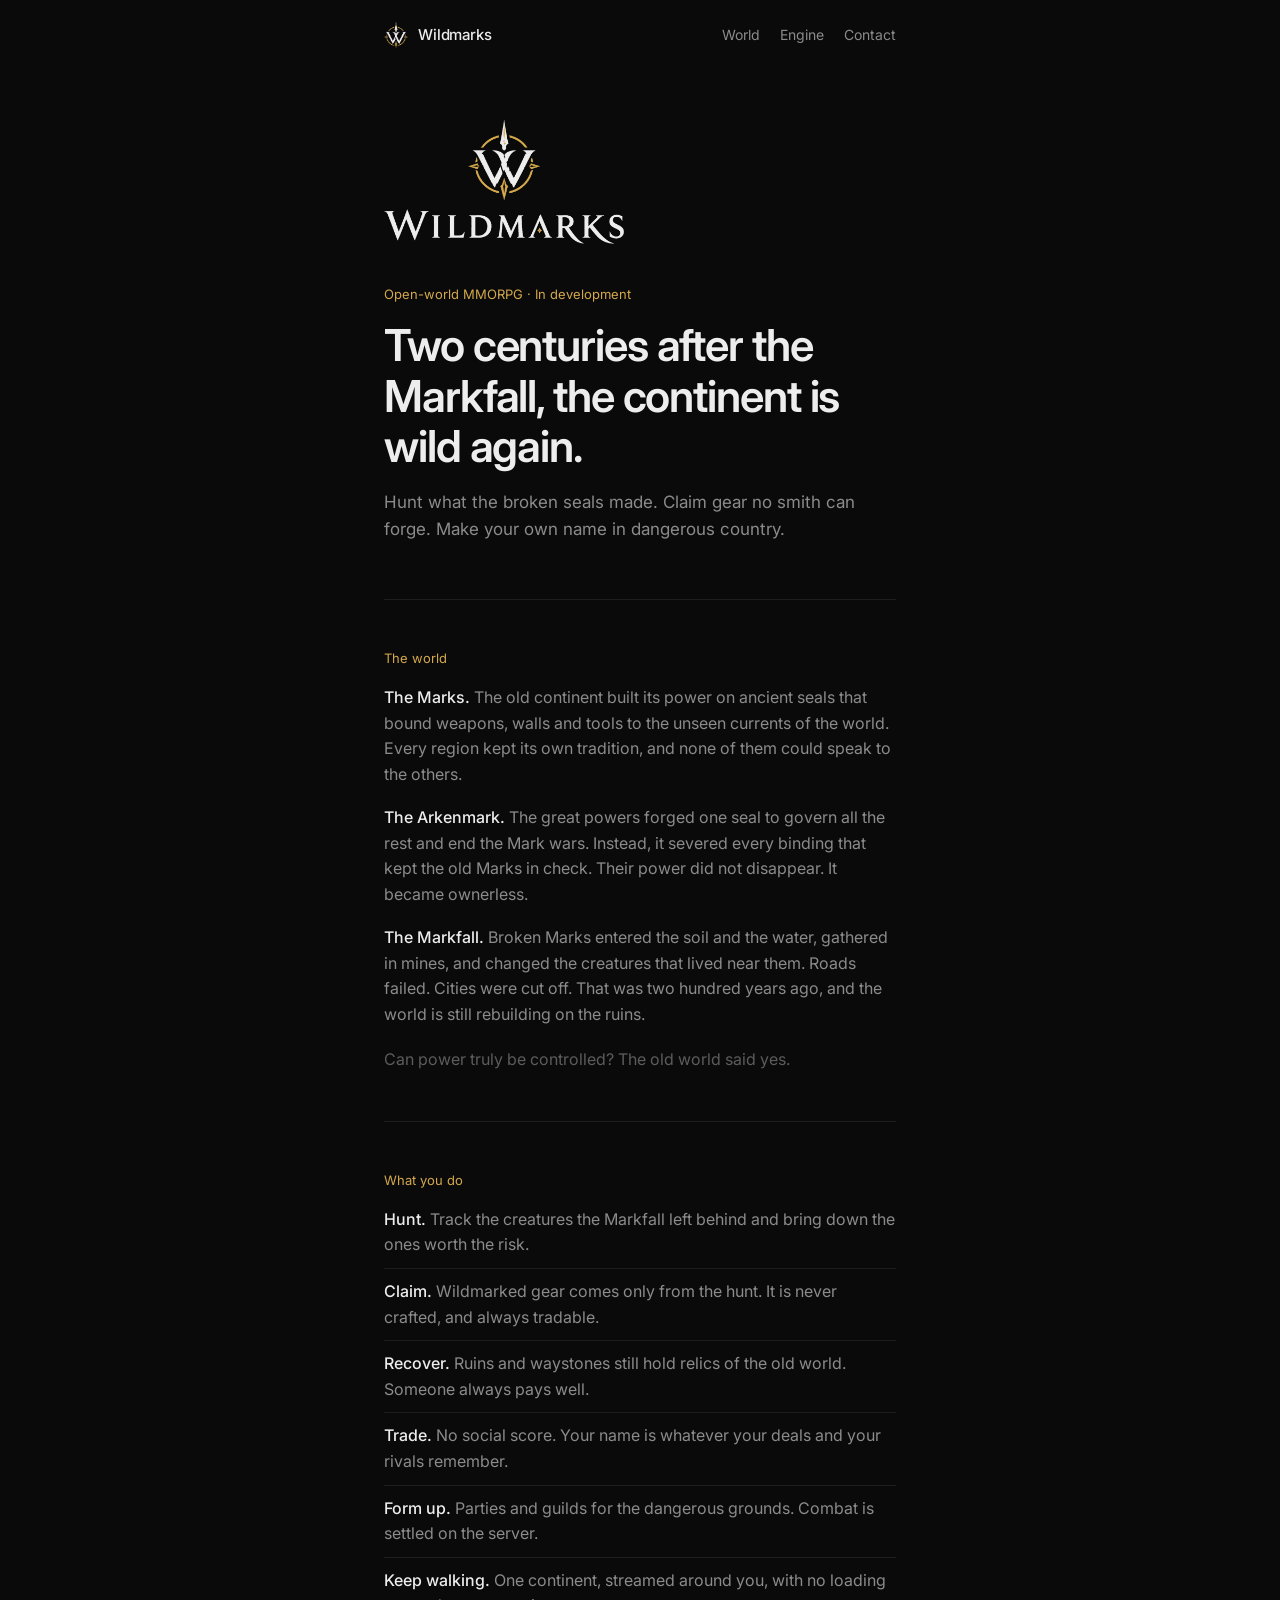
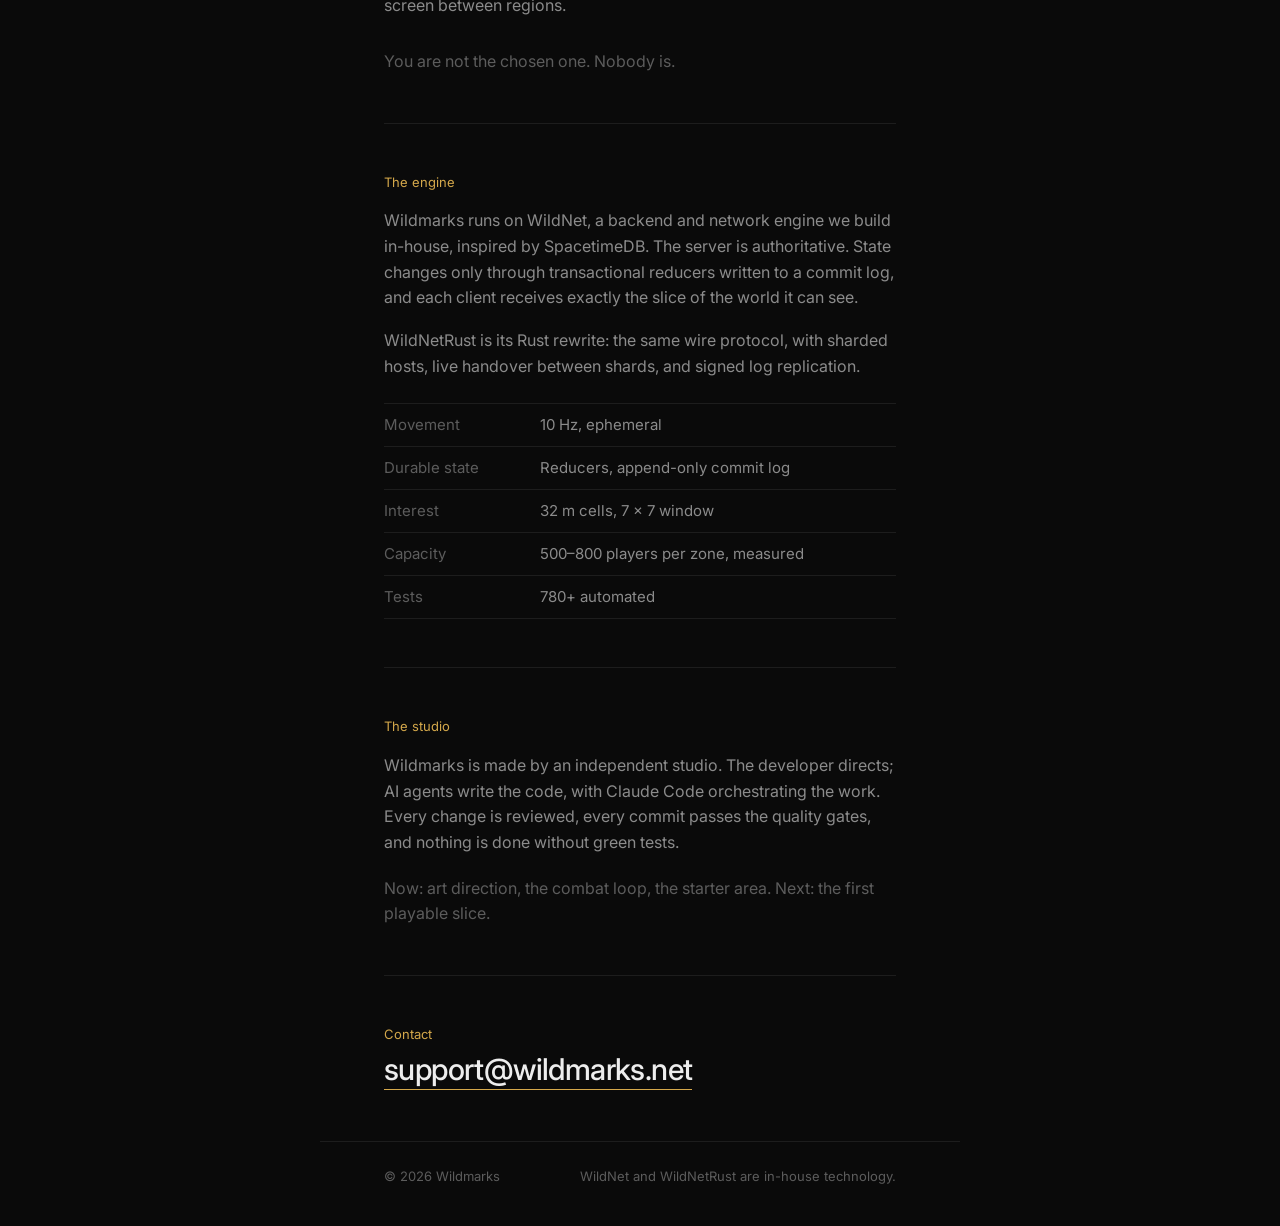
==== commit 84ce5dff: "Real Wildmarks logo, gold accent from the mark, tighter spacing Logo recoloured for the dark backgro" ====
--- a/index.html
+++ b/index.html
@@ -7,7 +7,8 @@
   <meta name="description" content="Wildmarks is an open-world MMORPG set two centuries after the Markfall. Built on WildNet, our own server-authoritative engine.">
   <meta name="theme-color" content="#0a0a0a">
   <link rel="canonical" href="https://wildmarks.net/">
-  <link rel="icon" type="image/svg+xml" href="/favicon.svg">
+  <link rel="icon" type="image/png" sizes="64x64" href="/assets/img/favicon-64.png">
+  <link rel="apple-touch-icon" href="/assets/img/apple-touch-icon.png">
 
   <meta property="og:type" content="website">
   <meta property="og:site_name" content="Wildmarks">
@@ -26,7 +27,7 @@
 
 <header class="top">
   <a class="brand" href="/" aria-label="Wildmarks">
-    <svg viewBox="0 0 32 32" aria-hidden="true"><circle cx="16" cy="16" r="14.5"/><path d="M8.5 10.5l4 11 3.5-7 3.5 7 4-11"/></svg>
+    <img src="/assets/img/wildmarks-mark.png" alt="" width="24" height="26">
     <span>Wildmarks</span>
   </a>
   <nav>
@@ -39,6 +40,7 @@
 <main>
 
   <section class="hero">
+    <img class="lockup" src="/assets/img/wildmarks-lockup.png" alt="Wildmarks" width="900" height="463">
     <p class="label">Open-world MMORPG · In development</p>
     <h1>Two centuries after the Markfall, the continent is wild again.</h1>
     <p class="sub">Hunt what the broken seals made. Claim gear no smith can forge. Make your own name in dangerous country.</p>
--- a/assets/css/site.css
+++ b/assets/css/site.css
@@ -3,6 +3,7 @@
   --fg: #ededed;
   --fg-2: #8b8b8b;
   --fg-3: #5c5c5c;
+  --accent: #d4a84b;
   --line: rgba(255, 255, 255, 0.08);
   --col: 640px;
   --pad: clamp(20px, 6vw, 64px);
@@ -21,62 +22,65 @@
   text-rendering: optimizeLegibility;
 }
 a { color: inherit; text-decoration: none; }
-p { margin: 0 0 1.25em; }
+img { display: block; }
+p { margin: 0 0 1.1em; }
 strong { font-weight: 500; color: var(--fg); }
 
 /* top */
 .top {
-  max-width: var(--col); margin: 0 auto; padding: 28px var(--pad) 0;
+  max-width: var(--col); margin: 0 auto; padding: 22px var(--pad) 0;
   display: flex; align-items: center; justify-content: space-between;
 }
 .brand { display: inline-flex; align-items: center; gap: 10px; font-weight: 500; font-size: 15px; letter-spacing: -0.01em; }
-.brand svg { width: 22px; height: 22px; fill: none; stroke: currentColor; stroke-width: 1.5; stroke-linecap: round; stroke-linejoin: round; }
-.top nav { display: flex; gap: 22px; font-size: 14px; color: var(--fg-2); }
-.top nav a:hover { color: var(--fg); }
+.brand img { width: 24px; height: auto; }
+.top nav { display: flex; gap: 20px; font-size: 14px; color: var(--fg-2); }
+.top nav a:hover { color: var(--accent); }
 
 /* column */
 main { max-width: var(--col); margin: 0 auto; padding: 0 var(--pad); }
-section { padding: 72px 0; border-top: 1px solid var(--line); }
+section { padding: 48px 0; border-top: 1px solid var(--line); }
 section:first-child { border-top: 0; }
 
-.label { font-size: 13px; color: var(--fg-3); margin: 0 0 24px; }
+.label { font-size: 13px; color: var(--accent); margin: 0 0 16px; }
 
 /* hero */
-.hero { padding: 128px 0 88px; }
+.hero { padding: 72px 0 56px; }
+.lockup { width: 240px; height: auto; margin: 0 0 40px; }
 .hero h1 {
-  font-size: clamp(32px, 2rem + 2.2vw, 48px); font-weight: 600; line-height: 1.12; letter-spacing: -0.025em;
-  margin: 0 0 24px;
+  font-size: clamp(30px, 2rem + 2vw, 44px); font-weight: 600; line-height: 1.14; letter-spacing: -0.025em;
+  margin: 0 0 18px;
 }
-.sub { font-size: 18px; color: var(--fg-2); margin: 0; max-width: 34em; }
+.sub { font-size: 17px; color: var(--fg-2); margin: 0; max-width: 34em; }
 
 /* text */
 section p { color: var(--fg-2); }
 section p strong { color: var(--fg); }
 .quiet { color: var(--fg-3); margin: 0; }
 section p:last-of-type { margin-bottom: 0; }
-section p + .quiet { margin-top: 28px; }
+section p + .quiet { margin-top: 20px; }
 
-.list { list-style: none; margin: 0 0 28px; padding: 0; }
-.list li { padding: 14px 0; border-top: 1px solid var(--line); color: var(--fg-2); }
+.list { list-style: none; margin: 0 0 20px; padding: 0; }
+.list li { padding: 10px 0; border-top: 1px solid var(--line); color: var(--fg-2); }
 .list li:first-child { border-top: 0; padding-top: 0; }
 
-.facts { margin: 32px 0 0; border-top: 1px solid var(--line); }
-.facts > div { display: grid; grid-template-columns: 150px 1fr; gap: 16px; padding: 12px 0; border-bottom: 1px solid var(--line); font-size: 15px; }
+.facts { margin: 24px 0 0; border-top: 1px solid var(--line); }
+.facts > div { display: grid; grid-template-columns: 140px 1fr; gap: 16px; padding: 9px 0; border-bottom: 1px solid var(--line); font-size: 15px; }
 .facts dt { color: var(--fg-3); margin: 0; }
 .facts dd { margin: 0; color: var(--fg-2); }
 
 /* contact */
-.mail { font-size: clamp(22px, 1.2rem + 1.6vw, 32px); font-weight: 500; letter-spacing: -0.02em; border-bottom: 1px solid var(--line); padding-bottom: 2px; }
-.mail:hover { border-color: var(--fg); }
+.mail { font-size: clamp(22px, 1.2rem + 1.4vw, 30px); font-weight: 500; letter-spacing: -0.02em; border-bottom: 1px solid var(--accent); padding-bottom: 2px; }
+.mail:hover { color: var(--accent); }
 
 footer {
-  max-width: var(--col); margin: 0 auto; padding: 32px var(--pad) 48px;
+  max-width: var(--col); margin: 0 auto; padding: 24px var(--pad) 40px;
   border-top: 1px solid var(--line); display: flex; justify-content: space-between; gap: 16px; flex-wrap: wrap;
   font-size: 13px; color: var(--fg-3);
 }
 footer p { margin: 0; }
 
 @media (max-width: 520px) {
-  .hero { padding-top: 96px; }
+  .hero { padding-top: 56px; }
+  .lockup { width: 200px; margin-bottom: 32px; }
   .facts > div { grid-template-columns: 1fr; gap: 2px; }
 }
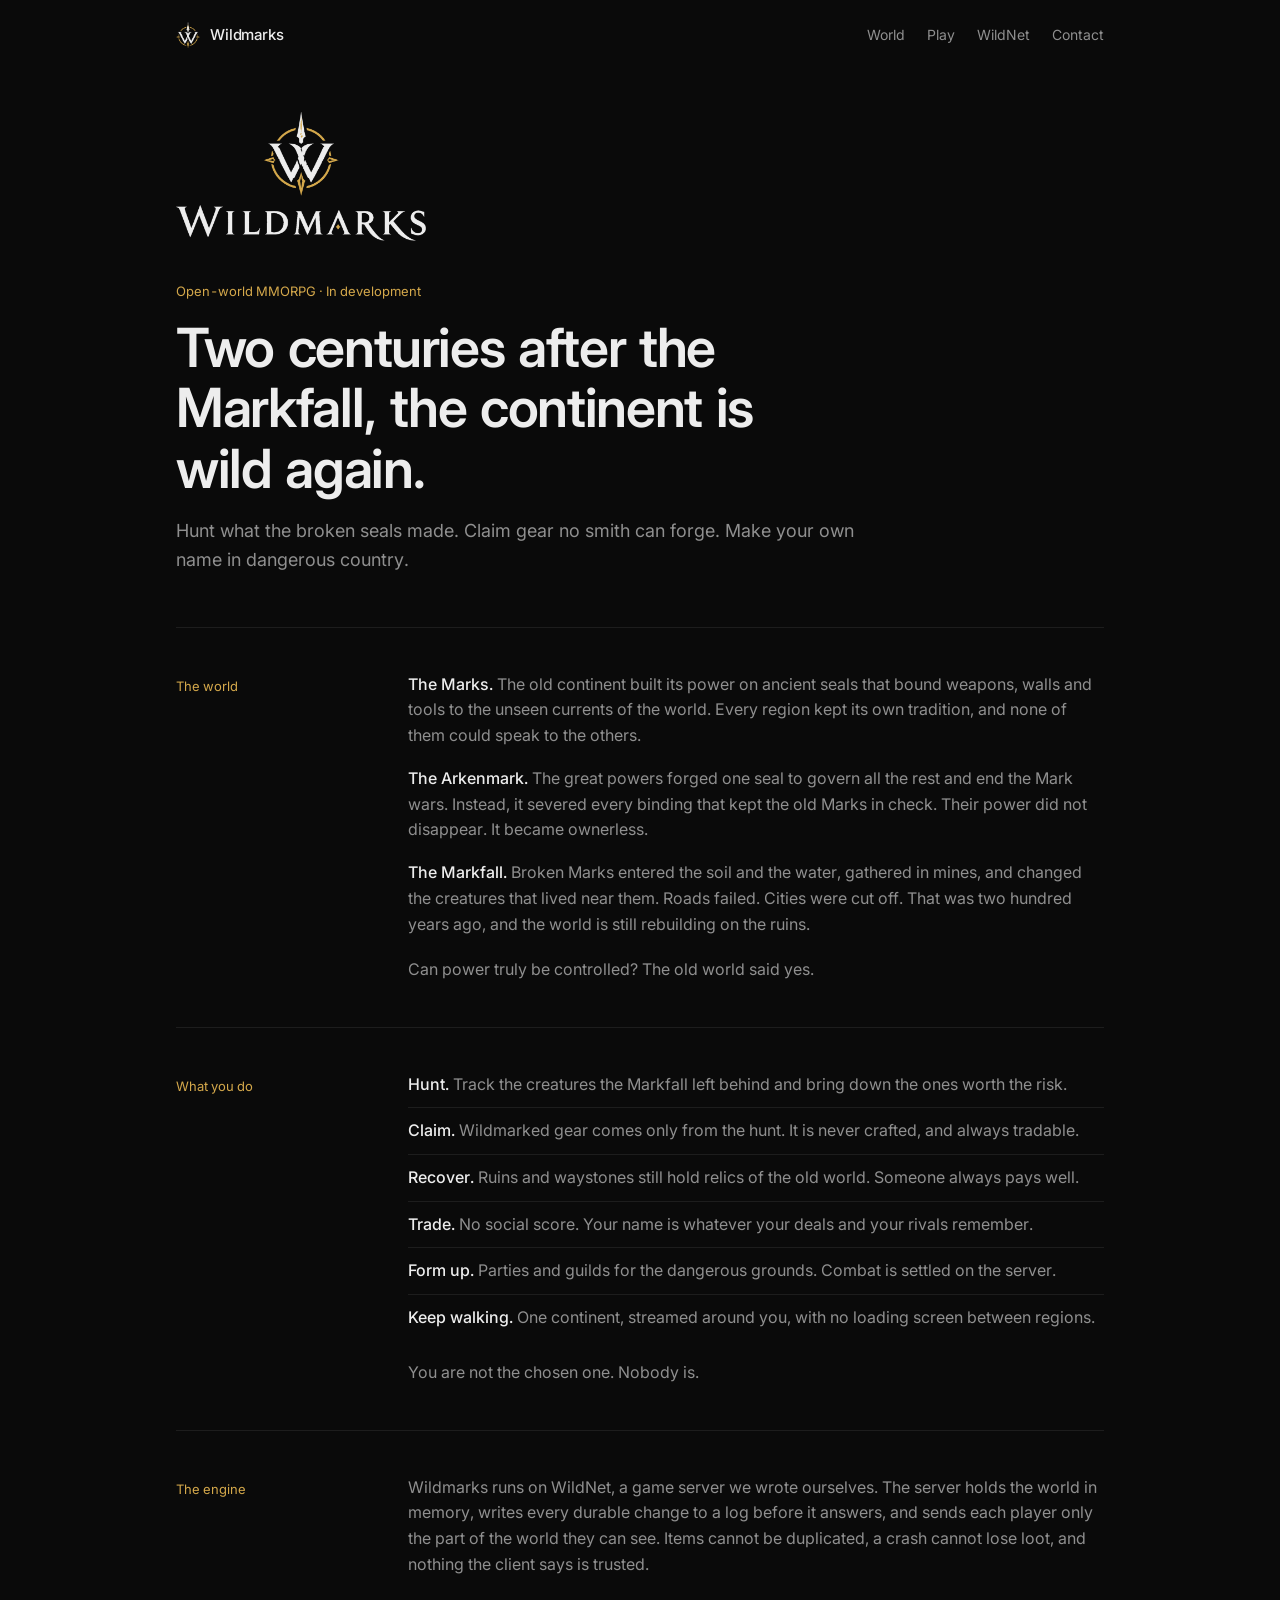
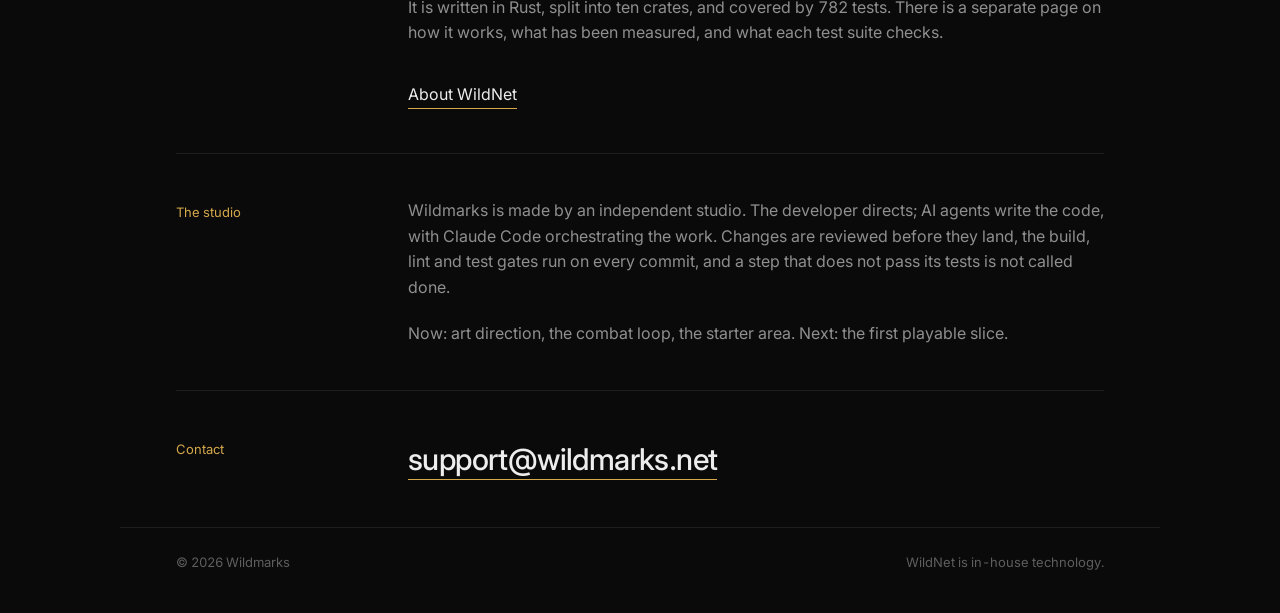
==== commit 72ea8e63: "Wider layout, WildNet page with measurements and the test suites Side-label grid at 1040px. New /wil" ====
--- a/index.html
+++ b/index.html
@@ -32,7 +32,8 @@
   </a>
   <nav>
     <a href="#world">World</a>
-    <a href="#engine">Engine</a>
+    <a href="#play">Play</a>
+    <a href="/wildnet/">WildNet</a>
     <a href="mailto:support@wildmarks.net">Contact</a>
   </nav>
 </header>
@@ -46,56 +47,60 @@
     <p class="sub">Hunt what the broken seals made. Claim gear no smith can forge. Make your own name in dangerous country.</p>
   </section>
 
-  <section id="world">
+  <section class="row" id="world">
     <p class="label">The world</p>
-    <p><strong>The Marks.</strong> The old continent built its power on ancient seals that bound weapons, walls and tools to the unseen currents of the world. Every region kept its own tradition, and none of them could speak to the others.</p>
-    <p><strong>The Arkenmark.</strong> The great powers forged one seal to govern all the rest and end the Mark wars. Instead, it severed every binding that kept the old Marks in check. Their power did not disappear. It became ownerless.</p>
-    <p><strong>The Markfall.</strong> Broken Marks entered the soil and the water, gathered in mines, and changed the creatures that lived near them. Roads failed. Cities were cut off. That was two hundred years ago, and the world is still rebuilding on the ruins.</p>
-    <p class="quiet">Can power truly be controlled? The old world said yes.</p>
+    <div class="body">
+      <p><strong>The Marks.</strong> The old continent built its power on ancient seals that bound weapons, walls and tools to the unseen currents of the world. Every region kept its own tradition, and none of them could speak to the others.</p>
+      <p><strong>The Arkenmark.</strong> The great powers forged one seal to govern all the rest and end the Mark wars. Instead, it severed every binding that kept the old Marks in check. Their power did not disappear. It became ownerless.</p>
+      <p><strong>The Markfall.</strong> Broken Marks entered the soil and the water, gathered in mines, and changed the creatures that lived near them. Roads failed. Cities were cut off. That was two hundred years ago, and the world is still rebuilding on the ruins.</p>
+      <p class="quiet">Can power truly be controlled? The old world said yes.</p>
+    </div>
   </section>
 
-  <section id="play">
+  <section class="row" id="play">
     <p class="label">What you do</p>
-    <ul class="list">
-      <li><strong>Hunt.</strong> Track the creatures the Markfall left behind and bring down the ones worth the risk.</li>
-      <li><strong>Claim.</strong> Wildmarked gear comes only from the hunt. It is never crafted, and always tradable.</li>
-      <li><strong>Recover.</strong> Ruins and waystones still hold relics of the old world. Someone always pays well.</li>
-      <li><strong>Trade.</strong> No social score. Your name is whatever your deals and your rivals remember.</li>
-      <li><strong>Form up.</strong> Parties and guilds for the dangerous grounds. Combat is settled on the server.</li>
-      <li><strong>Keep walking.</strong> One continent, streamed around you, with no loading screen between regions.</li>
-    </ul>
-    <p class="quiet">You are not the chosen one. Nobody is.</p>
+    <div class="body">
+      <ul class="list">
+        <li><strong>Hunt.</strong> Track the creatures the Markfall left behind and bring down the ones worth the risk.</li>
+        <li><strong>Claim.</strong> Wildmarked gear comes only from the hunt. It is never crafted, and always tradable.</li>
+        <li><strong>Recover.</strong> Ruins and waystones still hold relics of the old world. Someone always pays well.</li>
+        <li><strong>Trade.</strong> No social score. Your name is whatever your deals and your rivals remember.</li>
+        <li><strong>Form up.</strong> Parties and guilds for the dangerous grounds. Combat is settled on the server.</li>
+        <li><strong>Keep walking.</strong> One continent, streamed around you, with no loading screen between regions.</li>
+      </ul>
+      <p class="quiet">You are not the chosen one. Nobody is.</p>
+    </div>
   </section>
 
-  <section id="engine">
+  <section class="row" id="engine">
     <p class="label">The engine</p>
-    <p>Wildmarks runs on WildNet, a backend and network engine we build in-house, inspired by SpacetimeDB. The server is authoritative. State changes only through transactional reducers written to a commit log, and each client receives exactly the slice of the world it can see.</p>
-    <p>WildNetRust is its Rust rewrite: the same wire protocol, with sharded hosts, live handover between shards, and signed log replication.</p>
-    <dl class="facts">
-      <div><dt>Movement</dt><dd>10 Hz, ephemeral</dd></div>
-      <div><dt>Durable state</dt><dd>Reducers, append-only commit log</dd></div>
-      <div><dt>Interest</dt><dd>32 m cells, 7 × 7 window</dd></div>
-      <div><dt>Capacity</dt><dd>500–800 players per zone, measured</dd></div>
-      <div><dt>Tests</dt><dd>780+ automated</dd></div>
-    </dl>
+    <div class="body">
+      <p>Wildmarks runs on WildNet, a game server we wrote ourselves. The server holds the world in memory, writes every durable change to a log before it answers, and sends each player only the part of the world they can see. Items cannot be duplicated, a crash cannot lose loot, and nothing the client says is trusted.</p>
+      <p>It is written in Rust, split into ten crates, and covered by 782 tests. There is a separate page on how it works, what has been measured, and what each test suite checks.</p>
+      <a class="more" href="/wildnet/">About WildNet</a>
+    </div>
   </section>
 
-  <section id="studio">
+  <section class="row" id="studio">
     <p class="label">The studio</p>
-    <p>Wildmarks is made by an independent studio. The developer directs; AI agents write the code, with Claude Code orchestrating the work. Every change is reviewed, every commit passes the quality gates, and nothing is done without green tests.</p>
-    <p class="quiet">Now: art direction, the combat loop, the starter area. Next: the first playable slice.</p>
+    <div class="body">
+      <p>Wildmarks is made by an independent studio. The developer directs; AI agents write the code, with Claude Code orchestrating the work. Changes are reviewed before they land, the build, lint and test gates run on every commit, and a step that does not pass its tests is not called done.</p>
+      <p class="quiet">Now: art direction, the combat loop, the starter area. Next: the first playable slice.</p>
+    </div>
   </section>
 
-  <section id="contact">
+  <section class="row" id="contact">
     <p class="label">Contact</p>
-    <a class="mail" href="mailto:support@wildmarks.net">support@wildmarks.net</a>
+    <div class="body">
+      <a class="mail" href="mailto:support@wildmarks.net">support@wildmarks.net</a>
+    </div>
   </section>
 
 </main>
 
 <footer>
   <p>© 2026 Wildmarks</p>
-  <p>WildNet and WildNetRust are in-house technology.</p>
+  <p><a href="/wildnet/">WildNet</a> is in-house technology.</p>
 </footer>
 
 </body>
--- a/assets/css/site.css
+++ b/assets/css/site.css
@@ -1,16 +1,17 @@
 :root {
   --bg: #0a0a0a;
   --fg: #ededed;
-  --fg-2: #8b8b8b;
-  --fg-3: #5c5c5c;
+  --fg-2: #8f8f8f;
+  --fg-3: #5e5e5e;
   --accent: #d4a84b;
   --line: rgba(255, 255, 255, 0.08);
-  --col: 640px;
-  --pad: clamp(20px, 6vw, 64px);
+  --col: 1040px;
+  --pad: clamp(20px, 5vw, 56px);
+  --measure: 70ch;
 }
 
 *, *::before, *::after { box-sizing: border-box; }
-html { -webkit-text-size-adjust: 100%; }
+html { -webkit-text-size-adjust: 100%; scroll-padding-top: 24px; }
 body {
   margin: 0;
   background: var(--bg);
@@ -20,53 +21,95 @@
   line-height: 1.6;
   -webkit-font-smoothing: antialiased;
   text-rendering: optimizeLegibility;
+  font-feature-settings: "tnum";
 }
 a { color: inherit; text-decoration: none; }
 img { display: block; }
 p { margin: 0 0 1.1em; }
 strong { font-weight: 500; color: var(--fg); }
+h2 { font-size: 22px; font-weight: 600; letter-spacing: -0.015em; line-height: 1.3; margin: 0 0 18px; }
+h3 { font-size: 16px; font-weight: 500; margin: 0 0 8px; }
 
-/* top */
+/* header */
 .top {
   max-width: var(--col); margin: 0 auto; padding: 22px var(--pad) 0;
   display: flex; align-items: center; justify-content: space-between;
 }
 .brand { display: inline-flex; align-items: center; gap: 10px; font-weight: 500; font-size: 15px; letter-spacing: -0.01em; }
 .brand img { width: 24px; height: auto; }
-.top nav { display: flex; gap: 20px; font-size: 14px; color: var(--fg-2); }
-.top nav a:hover { color: var(--accent); }
+.top nav { display: flex; gap: 22px; font-size: 14px; color: var(--fg-2); }
+.top nav a:hover, .top nav a[aria-current] { color: var(--fg); }
+.top nav a[aria-current] { color: var(--accent); }
 
-/* column */
+/* page column */
 main { max-width: var(--col); margin: 0 auto; padding: 0 var(--pad); }
-section { padding: 48px 0; border-top: 1px solid var(--line); }
+section { border-top: 1px solid var(--line); padding: 44px 0; }
 section:first-child { border-top: 0; }
 
+/* two-column section: label left, content right */
+.row { display: grid; grid-template-columns: 200px minmax(0, 1fr); gap: 32px; }
+.row > .label { margin: 0; padding-top: 4px; }
 .label { font-size: 13px; color: var(--accent); margin: 0 0 16px; }
+.body { max-width: var(--measure); }
+.body p { color: var(--fg-2); }
+.body p strong { color: var(--fg); }
+.body p:last-child { margin-bottom: 0; }
+.quiet { color: var(--fg-3); }
+.body p + .quiet { margin-top: 20px; }
+.more { display: inline-block; margin-top: 18px; color: var(--fg); border-bottom: 1px solid var(--accent); padding-bottom: 1px; }
+.more:hover { color: var(--accent); }
 
 /* hero */
-.hero { padding: 72px 0 56px; }
-.lockup { width: 240px; height: auto; margin: 0 0 40px; }
+.hero { padding: 64px 0 52px; }
+.lockup { width: 250px; height: auto; margin: 0 0 40px; }
 .hero h1 {
-  font-size: clamp(30px, 2rem + 2vw, 44px); font-weight: 600; line-height: 1.14; letter-spacing: -0.025em;
-  margin: 0 0 18px;
+  font-size: clamp(32px, 2rem + 2.4vw, 54px); font-weight: 600; line-height: 1.12; letter-spacing: -0.025em;
+  margin: 0 0 18px; max-width: 18ch;
 }
-.sub { font-size: 17px; color: var(--fg-2); margin: 0; max-width: 34em; }
+.sub { font-size: 18px; color: var(--fg-2); margin: 0; max-width: 40em; }
 
-/* text */
-section p { color: var(--fg-2); }
-section p strong { color: var(--fg); }
-.quiet { color: var(--fg-3); margin: 0; }
-section p:last-of-type { margin-bottom: 0; }
-section p + .quiet { margin-top: 20px; }
+/* page title (inner pages) */
+.title { padding: 56px 0 44px; }
+.title h1 { font-size: clamp(30px, 2rem + 1.6vw, 44px); font-weight: 600; line-height: 1.15; letter-spacing: -0.025em; margin: 0 0 16px; max-width: 22ch; }
 
+/* lists */
 .list { list-style: none; margin: 0 0 20px; padding: 0; }
 .list li { padding: 10px 0; border-top: 1px solid var(--line); color: var(--fg-2); }
 .list li:first-child { border-top: 0; padding-top: 0; }
 
 .facts { margin: 24px 0 0; border-top: 1px solid var(--line); }
-.facts > div { display: grid; grid-template-columns: 140px 1fr; gap: 16px; padding: 9px 0; border-bottom: 1px solid var(--line); font-size: 15px; }
+.facts > div { display: grid; grid-template-columns: 160px 1fr; gap: 16px; padding: 9px 0; border-bottom: 1px solid var(--line); font-size: 15px; }
 .facts dt { color: var(--fg-3); margin: 0; }
 .facts dd { margin: 0; color: var(--fg-2); }
+
+/* engine page: parts grid */
+.parts { display: grid; grid-template-columns: repeat(2, minmax(0, 1fr)); gap: 28px 40px; }
+.parts p { margin: 0; color: var(--fg-2); font-size: 15px; }
+
+/* measurements */
+.measure { margin: 0; }
+.measure > div { padding: 16px 0; border-top: 1px solid var(--line); }
+.measure > div:first-child { border-top: 0; padding-top: 0; }
+.measure dt { font-weight: 500; margin-bottom: 4px; }
+.measure dd { margin: 0; color: var(--fg-2); font-size: 15px; }
+
+/* test suites */
+.suite-summary { display: grid; grid-template-columns: repeat(3, minmax(0, 1fr)); gap: 16px 32px; margin: 0 0 36px; }
+.suite-summary div { border-top: 1px solid var(--line); padding-top: 10px; }
+.suite-summary dt { font-size: 13px; color: var(--fg-3); }
+.suite-summary dd { margin: 0; font-size: 24px; font-weight: 500; letter-spacing: -0.02em; }
+.suite { margin: 0 0 32px; }
+.suite:last-child { margin-bottom: 0; }
+.suite header { display: flex; justify-content: space-between; align-items: baseline; gap: 16px; padding-bottom: 8px; border-bottom: 1px solid var(--fg-3); }
+.suite header h3 { margin: 0; }
+.suite header span { color: var(--fg-2); font-size: 14px; }
+.suite header span b { color: var(--fg); font-weight: 500; }
+.suite ul { list-style: none; margin: 0; padding: 0; }
+.suite li { display: grid; grid-template-columns: 190px minmax(0, 1fr) 48px; gap: 16px; padding: 8px 0; border-bottom: 1px solid var(--line); font-size: 15px; }
+.suite li code { font-family: "JetBrains Mono", ui-monospace, "SFMono-Regular", Consolas, monospace; font-size: 13px; color: var(--fg); }
+.suite li span { color: var(--fg-2); }
+.suite li em { font-style: normal; text-align: right; color: var(--fg); }
+.suite .note { color: var(--fg-3); font-size: 14px; margin: 10px 0 0; }
 
 /* contact */
 .mail { font-size: clamp(22px, 1.2rem + 1.4vw, 30px); font-weight: 500; letter-spacing: -0.02em; border-bottom: 1px solid var(--accent); padding-bottom: 2px; }
@@ -78,9 +121,18 @@
   font-size: 13px; color: var(--fg-3);
 }
 footer p { margin: 0; }
+footer a:hover { color: var(--fg); }
 
-@media (max-width: 520px) {
-  .hero { padding-top: 56px; }
-  .lockup { width: 200px; margin-bottom: 32px; }
+@media (max-width: 820px) {
+  .row { grid-template-columns: 1fr; gap: 12px; }
+  .parts { grid-template-columns: 1fr; gap: 20px; }
+  .suite-summary { grid-template-columns: repeat(2, minmax(0, 1fr)); }
+  .suite li { grid-template-columns: minmax(0, 1fr) 40px; }
+  .suite li code { grid-column: 1; }
+  .suite li span { grid-column: 1; }
+  .suite li em { grid-column: 2; grid-row: 1; }
   .facts > div { grid-template-columns: 1fr; gap: 2px; }
+  .hero { padding-top: 52px; }
+  .lockup { width: 210px; margin-bottom: 32px; }
+  .top nav { gap: 16px; }
 }
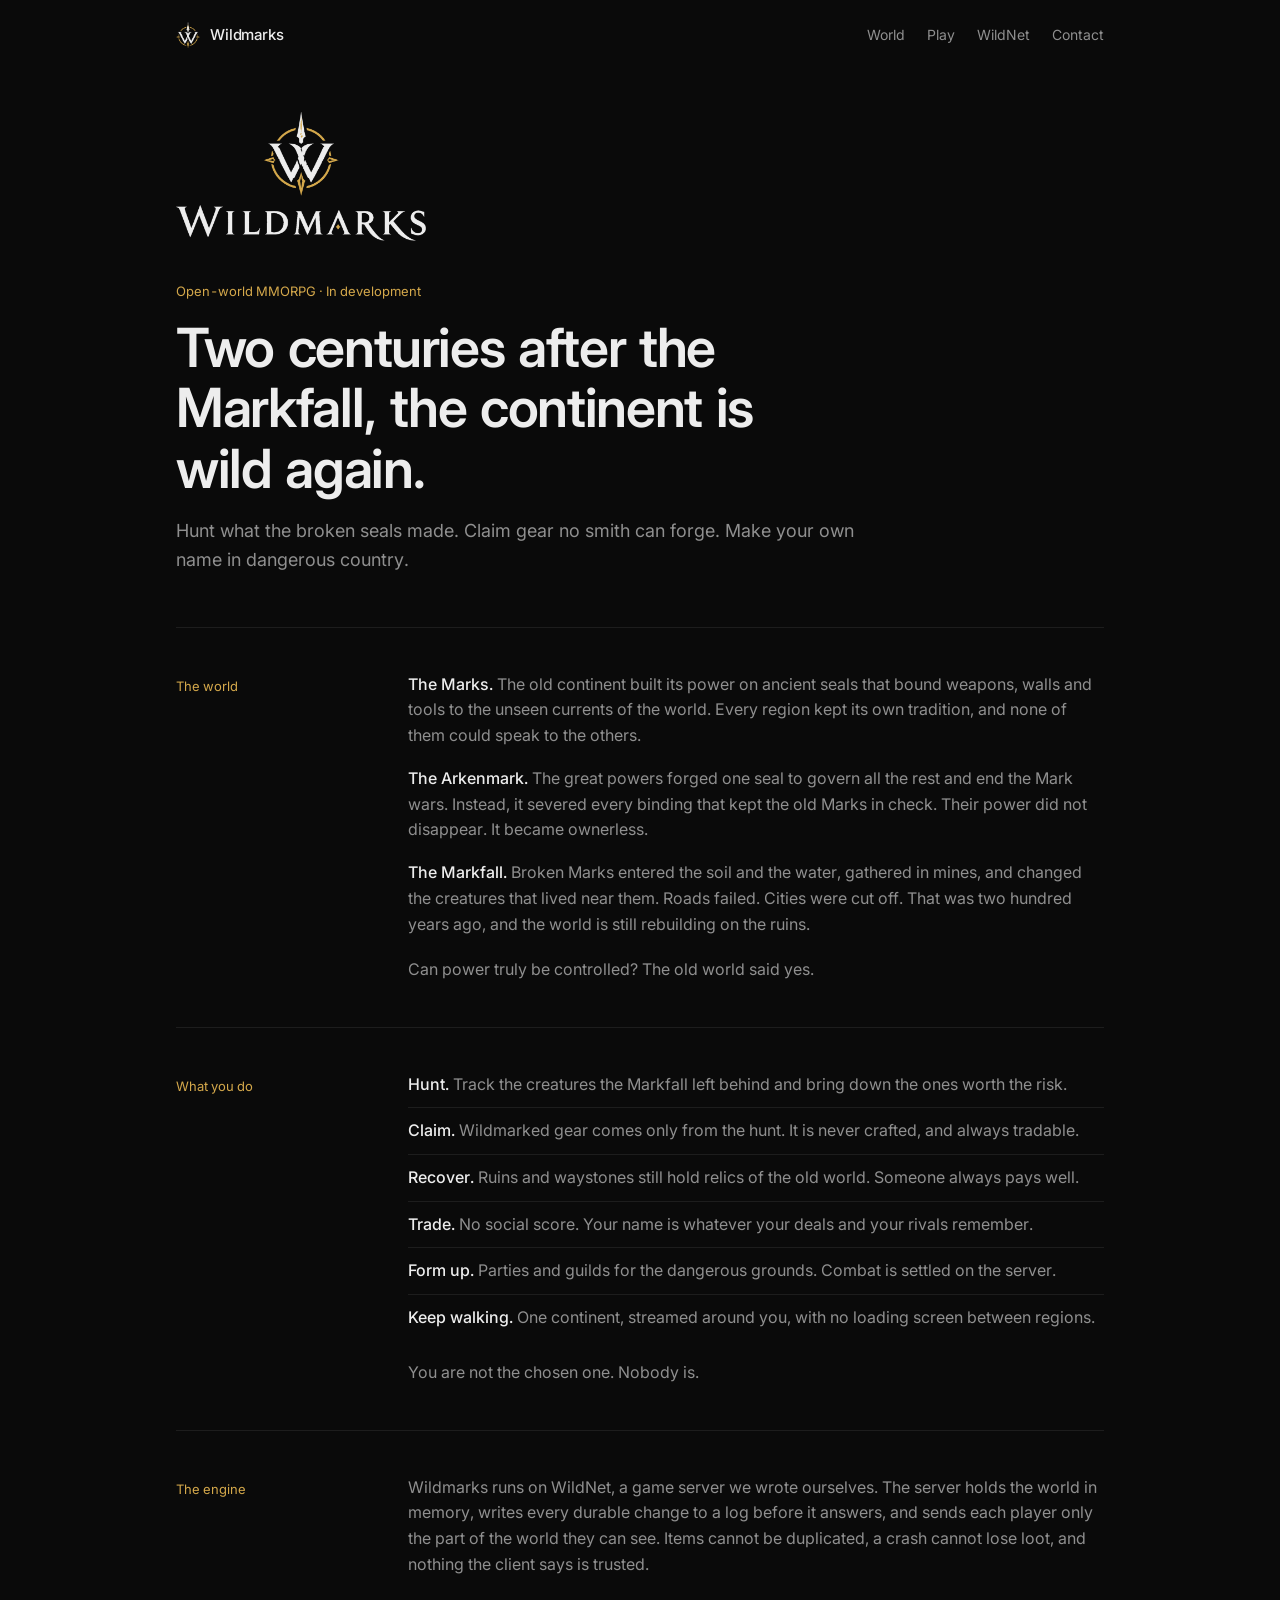
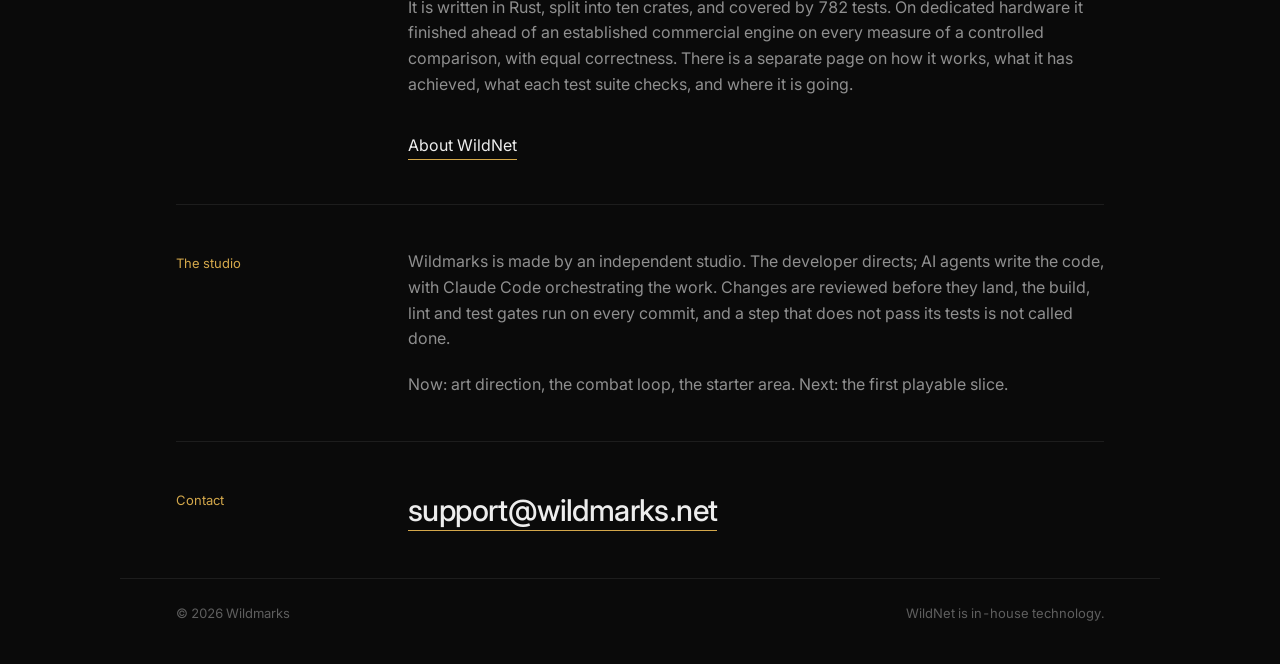
==== commit ab42c035: "WildNet page: head-to-head results, what has been done, goals Add the August 2026 dedicated-hardware" ====
--- a/index.html
+++ b/index.html
@@ -76,7 +76,7 @@
     <p class="label">The engine</p>
     <div class="body">
       <p>Wildmarks runs on WildNet, a game server we wrote ourselves. The server holds the world in memory, writes every durable change to a log before it answers, and sends each player only the part of the world they can see. Items cannot be duplicated, a crash cannot lose loot, and nothing the client says is trusted.</p>
-      <p>It is written in Rust, split into ten crates, and covered by 782 tests. There is a separate page on how it works, what has been measured, and what each test suite checks.</p>
+      <p>It is written in Rust, split into ten crates, and covered by 782 tests. On dedicated hardware it finished ahead of an established commercial engine on every measure of a controlled comparison, with equal correctness. There is a separate page on how it works, what it has achieved, what each test suite checks, and where it is going.</p>
       <a class="more" href="/wildnet/">About WildNet</a>
     </div>
   </section>
--- a/assets/css/site.css
+++ b/assets/css/site.css
@@ -111,6 +111,32 @@
 .suite li em { font-style: normal; text-align: right; color: var(--fg); }
 .suite .note { color: var(--fg-3); font-size: 14px; margin: 10px 0 0; }
 
+/* head-to-head table */
+.compare { width: 100%; border-collapse: collapse; font-size: 15px; margin: 20px 0 8px; }
+.compare th { text-align: left; font-weight: 400; font-size: 13px; color: var(--fg-3); padding: 0 0 8px; border-bottom: 1px solid var(--fg-3); }
+.compare th:not(:first-child), .compare td:not(:first-child) { text-align: right; white-space: nowrap; }
+.compare td { padding: 9px 0; border-bottom: 1px solid var(--line); vertical-align: top; }
+.compare td:first-child { color: var(--fg-2); padding-right: 16px; }
+.compare td:nth-child(2) { color: var(--fg); font-weight: 500; }
+.compare td:nth-child(3) { color: var(--fg-2); }
+.compare tfoot td { border-bottom: 0; color: var(--fg-3); font-size: 13px; padding-top: 10px; text-align: left; white-space: normal; }
+
+/* dated list */
+.dated { list-style: none; margin: 0; padding: 0; }
+.dated li { display: grid; grid-template-columns: 110px minmax(0, 1fr); gap: 16px; padding: 12px 0; border-top: 1px solid var(--line); }
+.dated li:first-child { border-top: 0; padding-top: 0; }
+.dated time { color: var(--fg-3); font-size: 14px; padding-top: 2px; }
+.dated p { margin: 0; color: var(--fg-2); }
+.dated p strong { color: var(--fg); }
+
+/* goals */
+.goals { list-style: none; margin: 0; padding: 0; counter-reset: goal; }
+.goals li { display: grid; grid-template-columns: 36px minmax(0, 1fr); gap: 12px; padding: 12px 0; border-top: 1px solid var(--line); counter-increment: goal; }
+.goals li:first-child { border-top: 0; padding-top: 0; }
+.goals li::before { content: counter(goal, decimal-leading-zero); color: var(--accent); font-size: 13px; padding-top: 4px; }
+.goals p { margin: 0; color: var(--fg-2); }
+.goals p strong { color: var(--fg); }
+
 /* contact */
 .mail { font-size: clamp(22px, 1.2rem + 1.4vw, 30px); font-weight: 500; letter-spacing: -0.02em; border-bottom: 1px solid var(--accent); padding-bottom: 2px; }
 .mail:hover { color: var(--accent); }
@@ -135,4 +161,8 @@
   .hero { padding-top: 52px; }
   .lockup { width: 210px; margin-bottom: 32px; }
   .top nav { gap: 16px; }
+
+  .compare { font-size: 14px; }
+  .compare th:not(:first-child), .compare td:not(:first-child) { white-space: normal; }
+  .dated li { grid-template-columns: 1fr; gap: 2px; }
 }
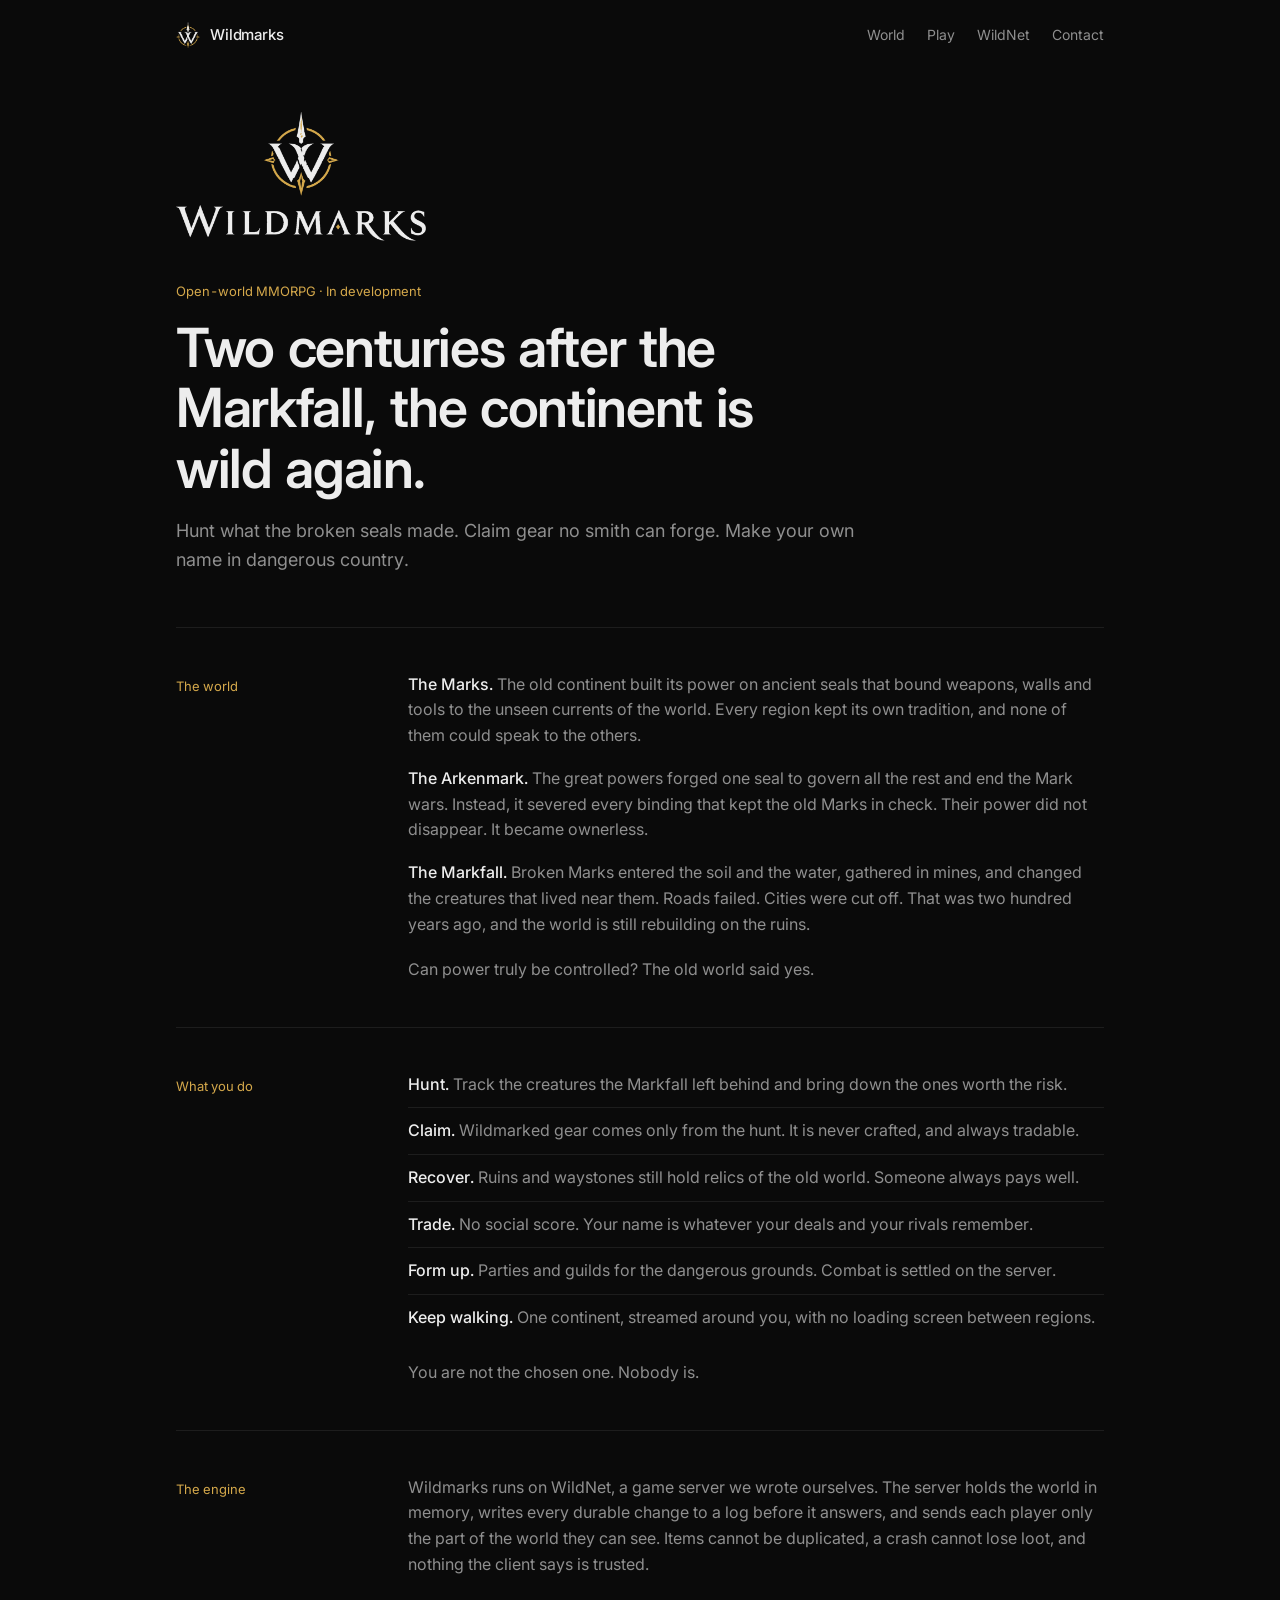
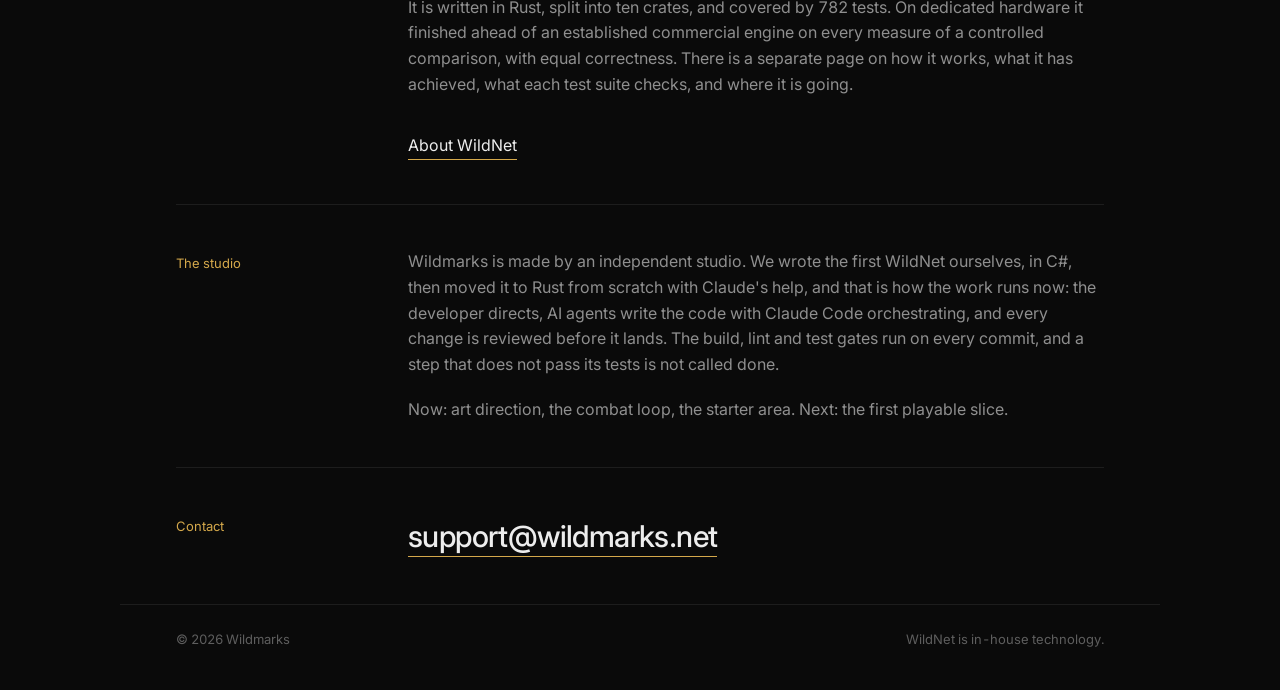
==== commit bbefed88: "History: WildNet began in C# in 2025, moved to Rust with Claude's help Replace the "rewrite begins" " ====
--- a/index.html
+++ b/index.html
@@ -84,7 +84,7 @@
   <section class="row" id="studio">
     <p class="label">The studio</p>
     <div class="body">
-      <p>Wildmarks is made by an independent studio. The developer directs; AI agents write the code, with Claude Code orchestrating the work. Changes are reviewed before they land, the build, lint and test gates run on every commit, and a step that does not pass its tests is not called done.</p>
+      <p>Wildmarks is made by an independent studio. We wrote the first WildNet ourselves, in C#, then moved it to Rust from scratch with Claude's help, and that is how the work runs now: the developer directs, AI agents write the code with Claude Code orchestrating, and every change is reviewed before it lands. The build, lint and test gates run on every commit, and a step that does not pass its tests is not called done.</p>
       <p class="quiet">Now: art direction, the combat loop, the starter area. Next: the first playable slice.</p>
     </div>
   </section>
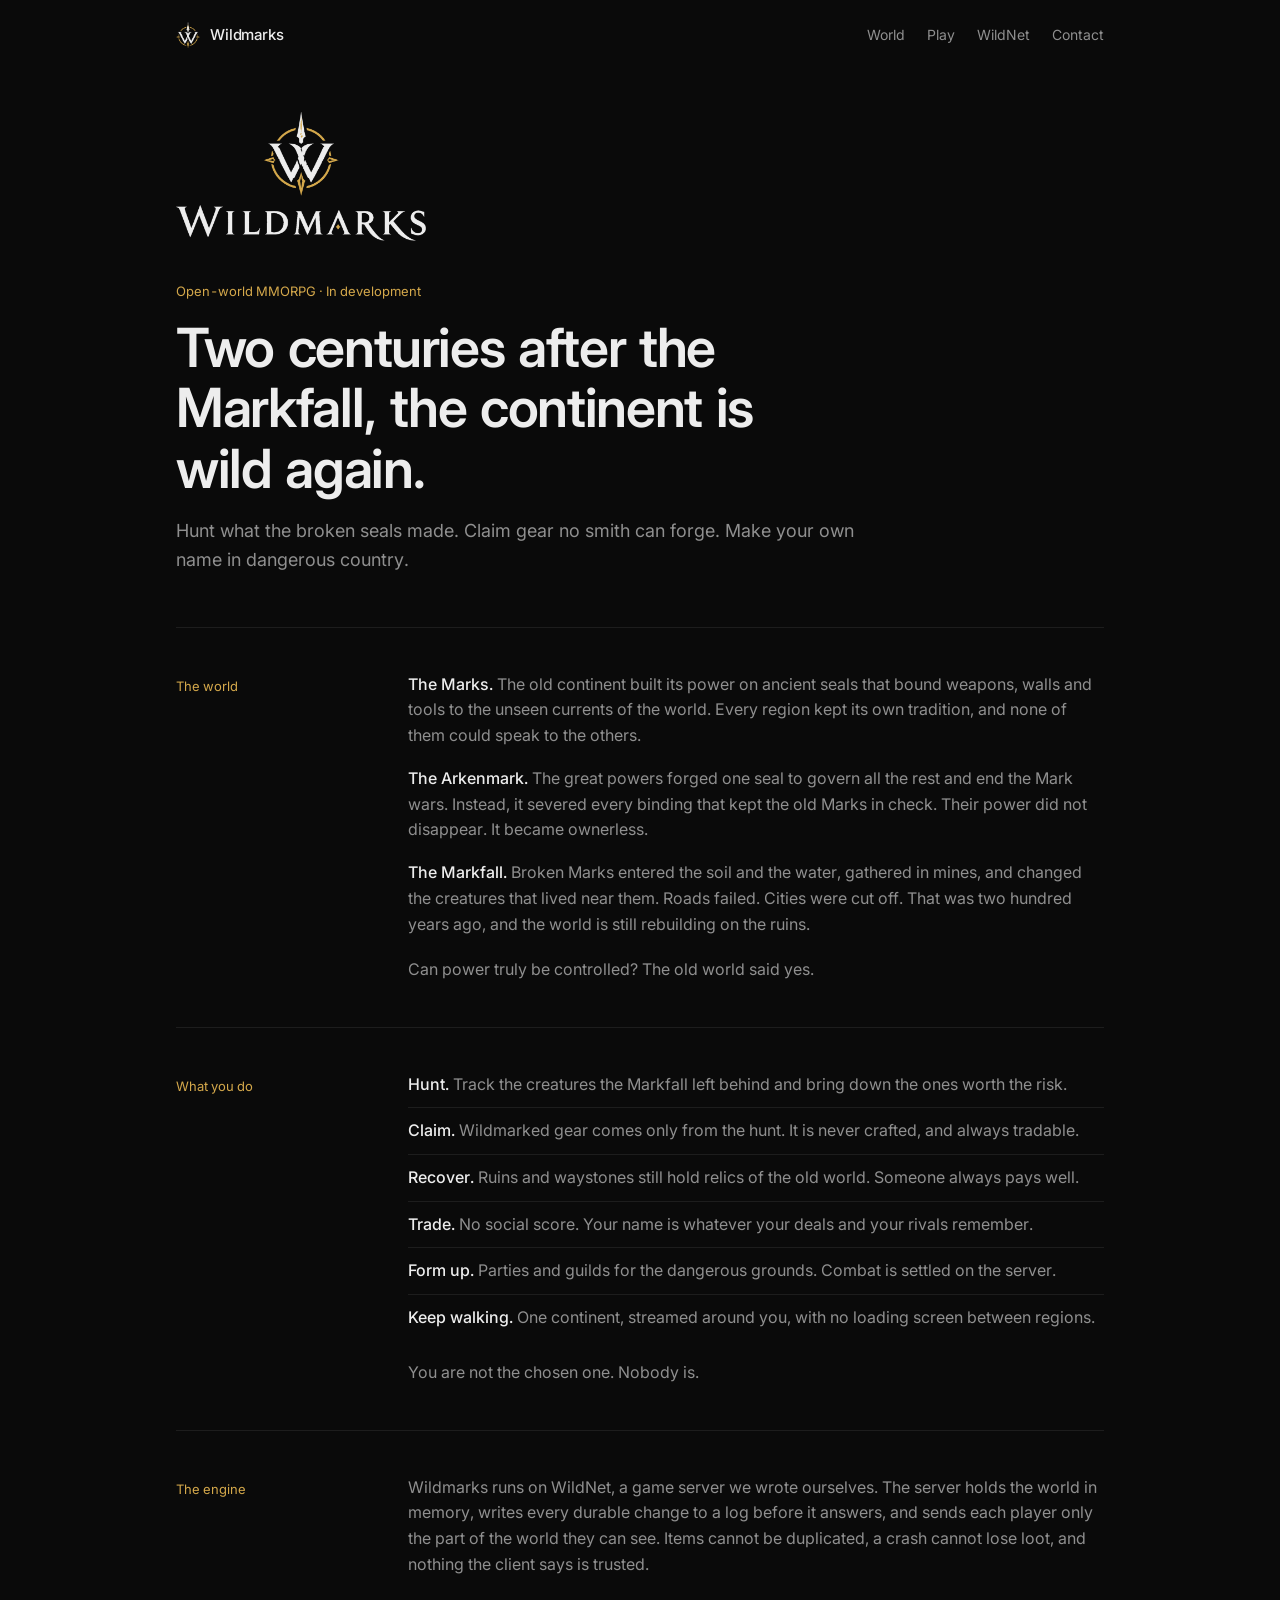
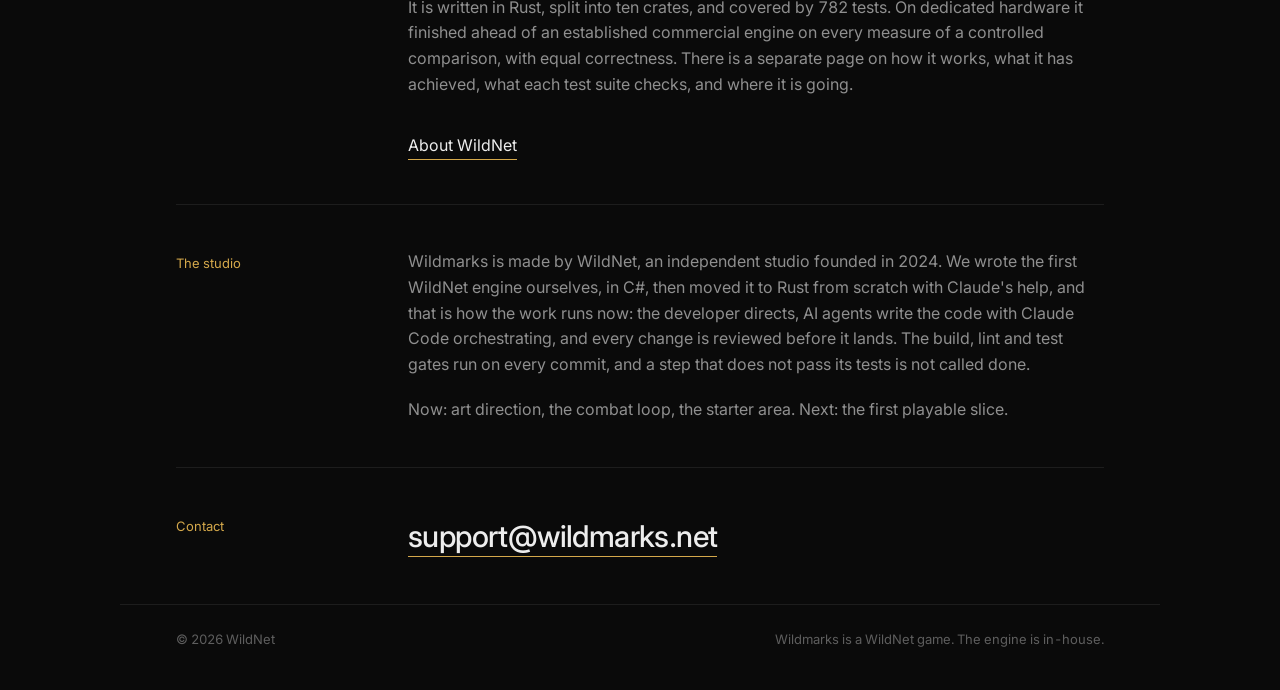
==== commit 7fa18a53: "Name the studio: WildNet, founded 2024, in the footer and studio text Co-Authored-By: Claude Fable 5" ====
--- a/index.html
+++ b/index.html
@@ -84,7 +84,7 @@
   <section class="row" id="studio">
     <p class="label">The studio</p>
     <div class="body">
-      <p>Wildmarks is made by an independent studio. We wrote the first WildNet ourselves, in C#, then moved it to Rust from scratch with Claude's help, and that is how the work runs now: the developer directs, AI agents write the code with Claude Code orchestrating, and every change is reviewed before it lands. The build, lint and test gates run on every commit, and a step that does not pass its tests is not called done.</p>
+      <p>Wildmarks is made by WildNet, an independent studio founded in 2024. We wrote the first WildNet engine ourselves, in C#, then moved it to Rust from scratch with Claude's help, and that is how the work runs now: the developer directs, AI agents write the code with Claude Code orchestrating, and every change is reviewed before it lands. The build, lint and test gates run on every commit, and a step that does not pass its tests is not called done.</p>
       <p class="quiet">Now: art direction, the combat loop, the starter area. Next: the first playable slice.</p>
     </div>
   </section>
@@ -99,8 +99,8 @@
 </main>
 
 <footer>
-  <p>© 2026 Wildmarks</p>
-  <p><a href="/wildnet/">WildNet</a> is in-house technology.</p>
+  <p>© 2026 WildNet</p>
+  <p>Wildmarks is a WildNet game. The <a href="/wildnet/">engine</a> is in-house.</p>
 </footer>
 
 </body>
